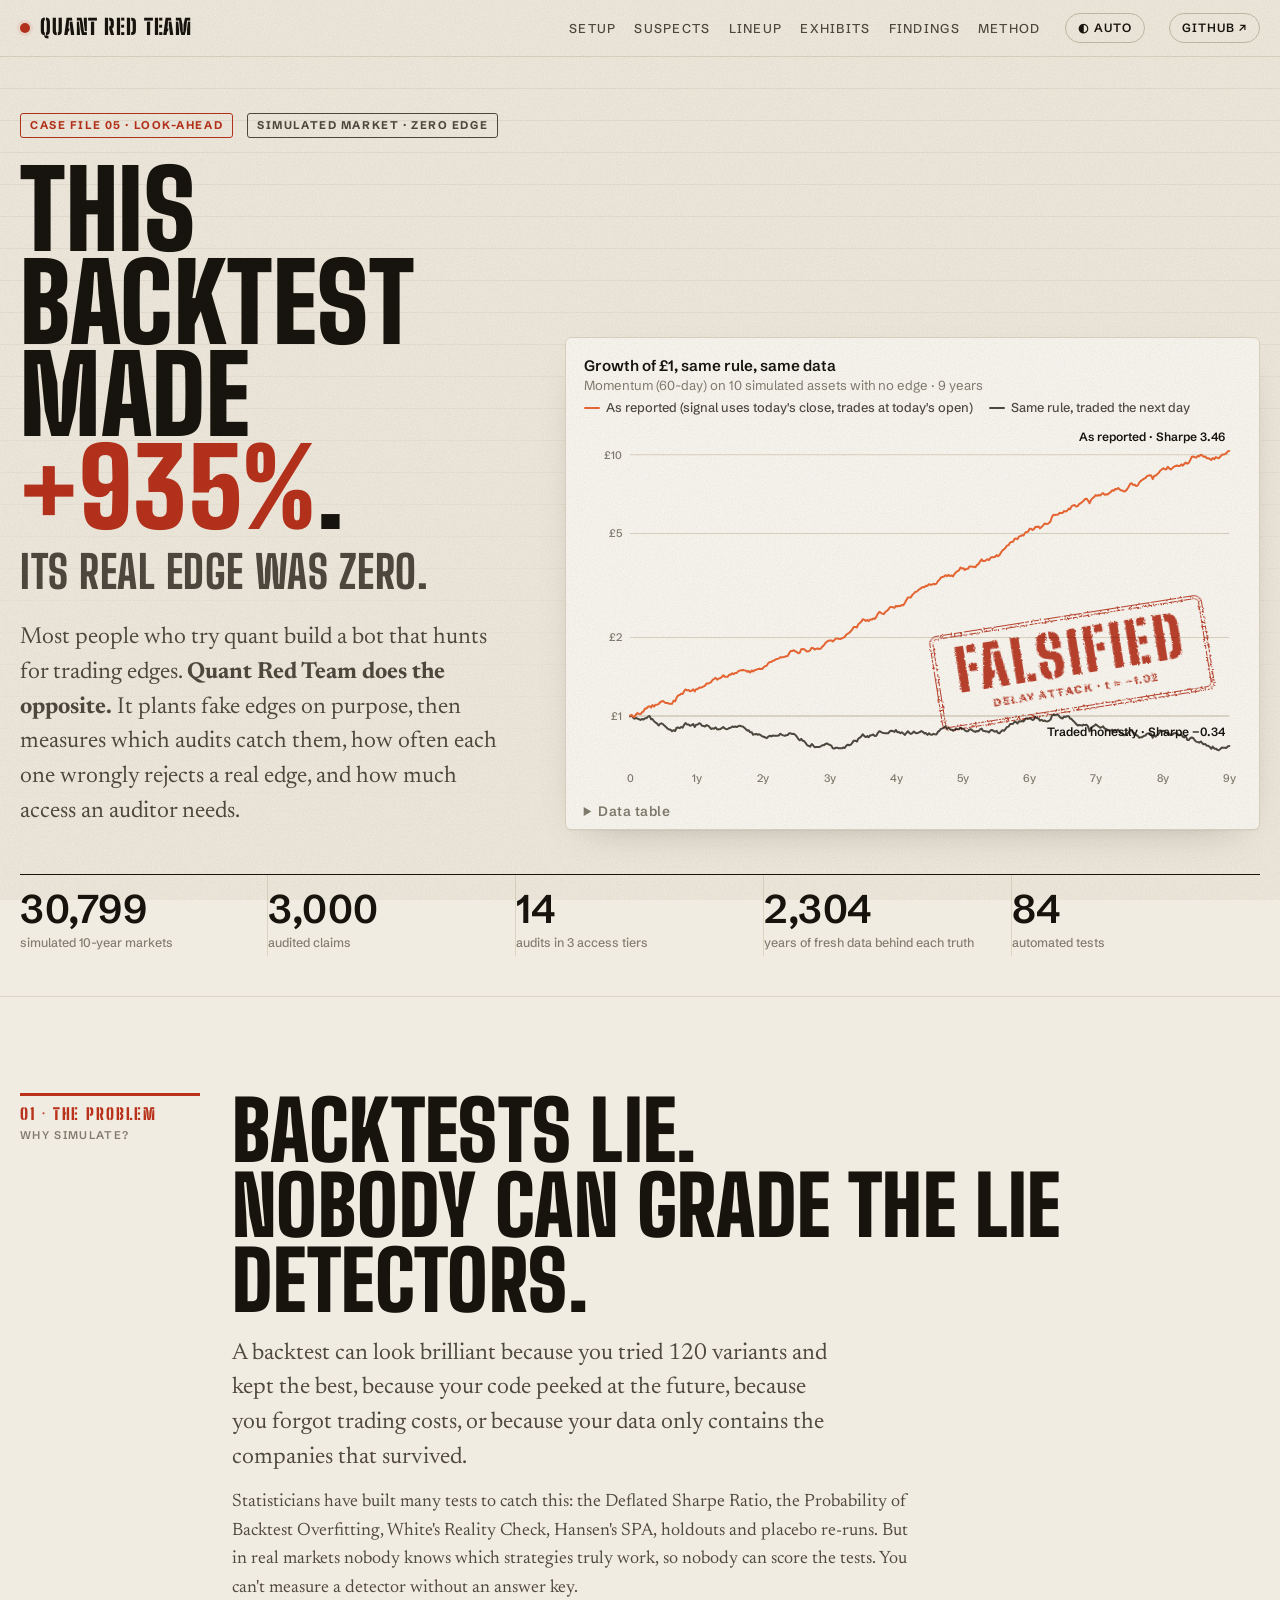
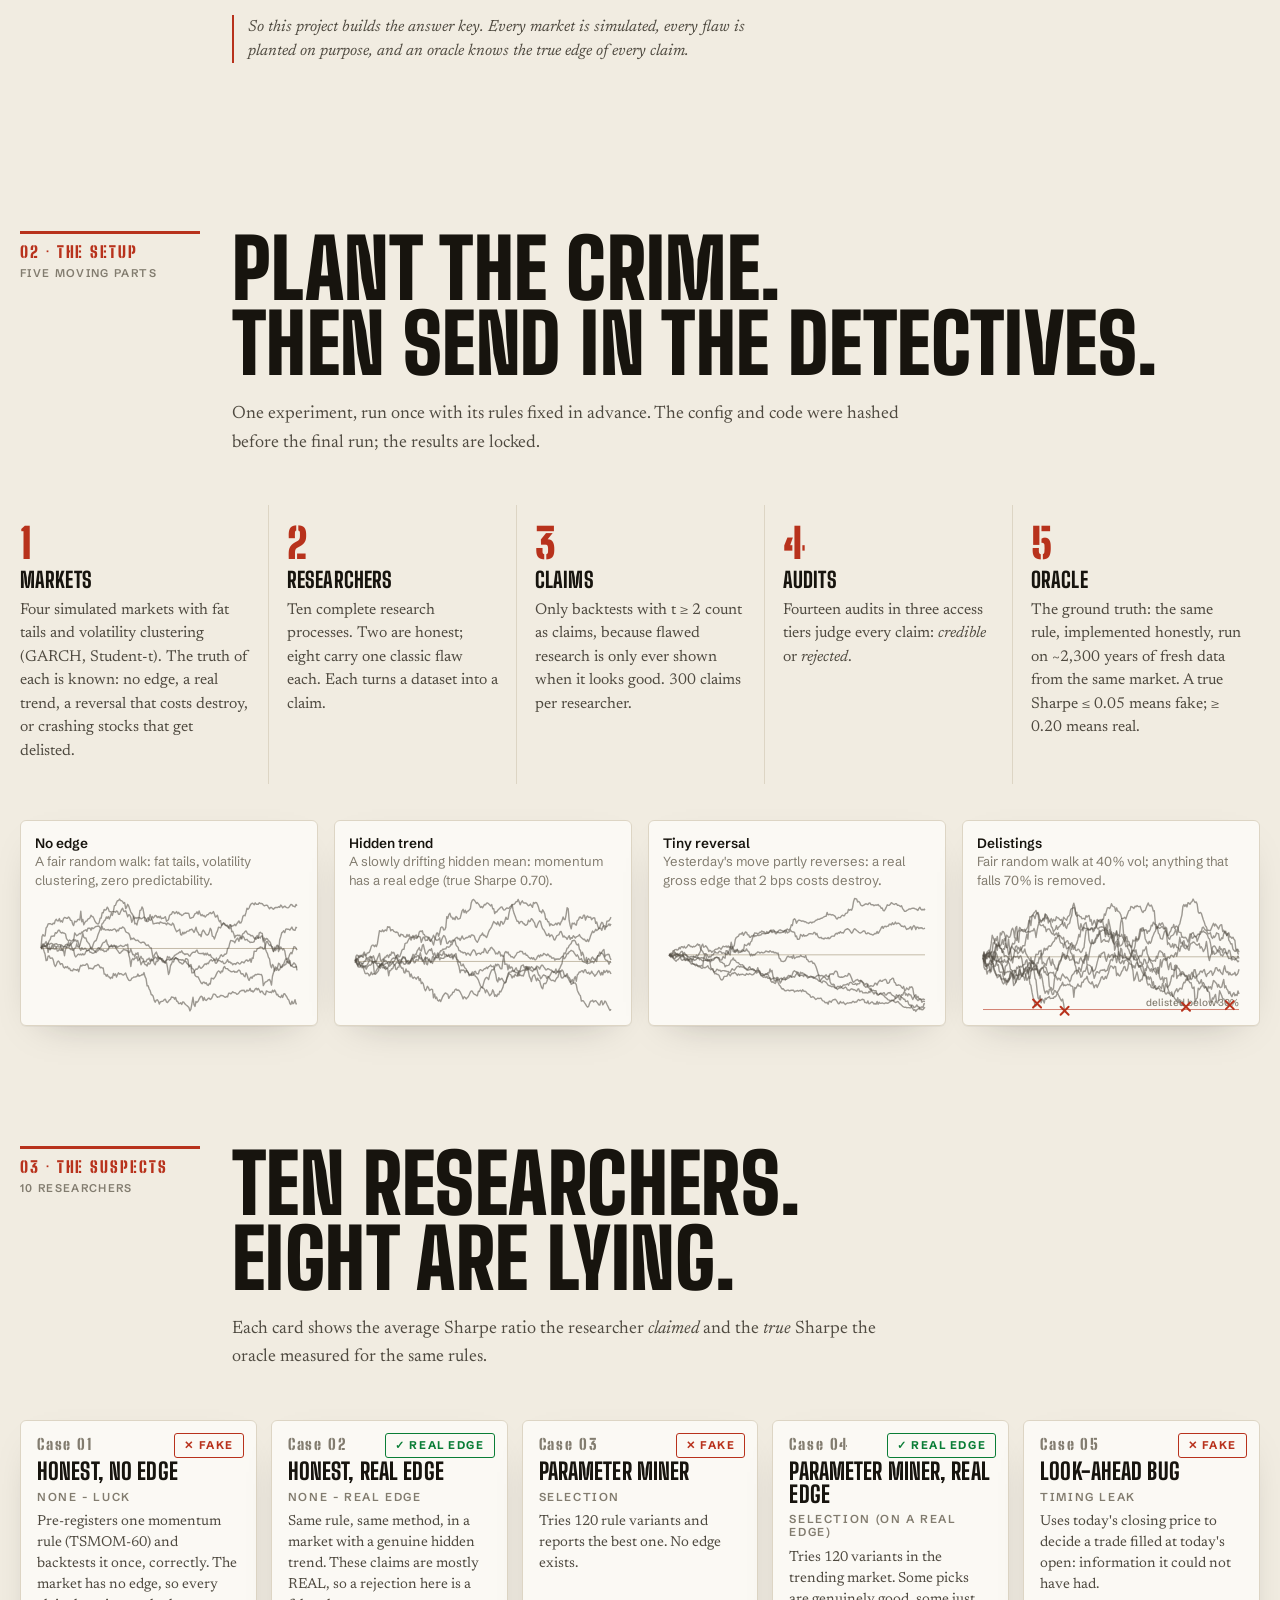
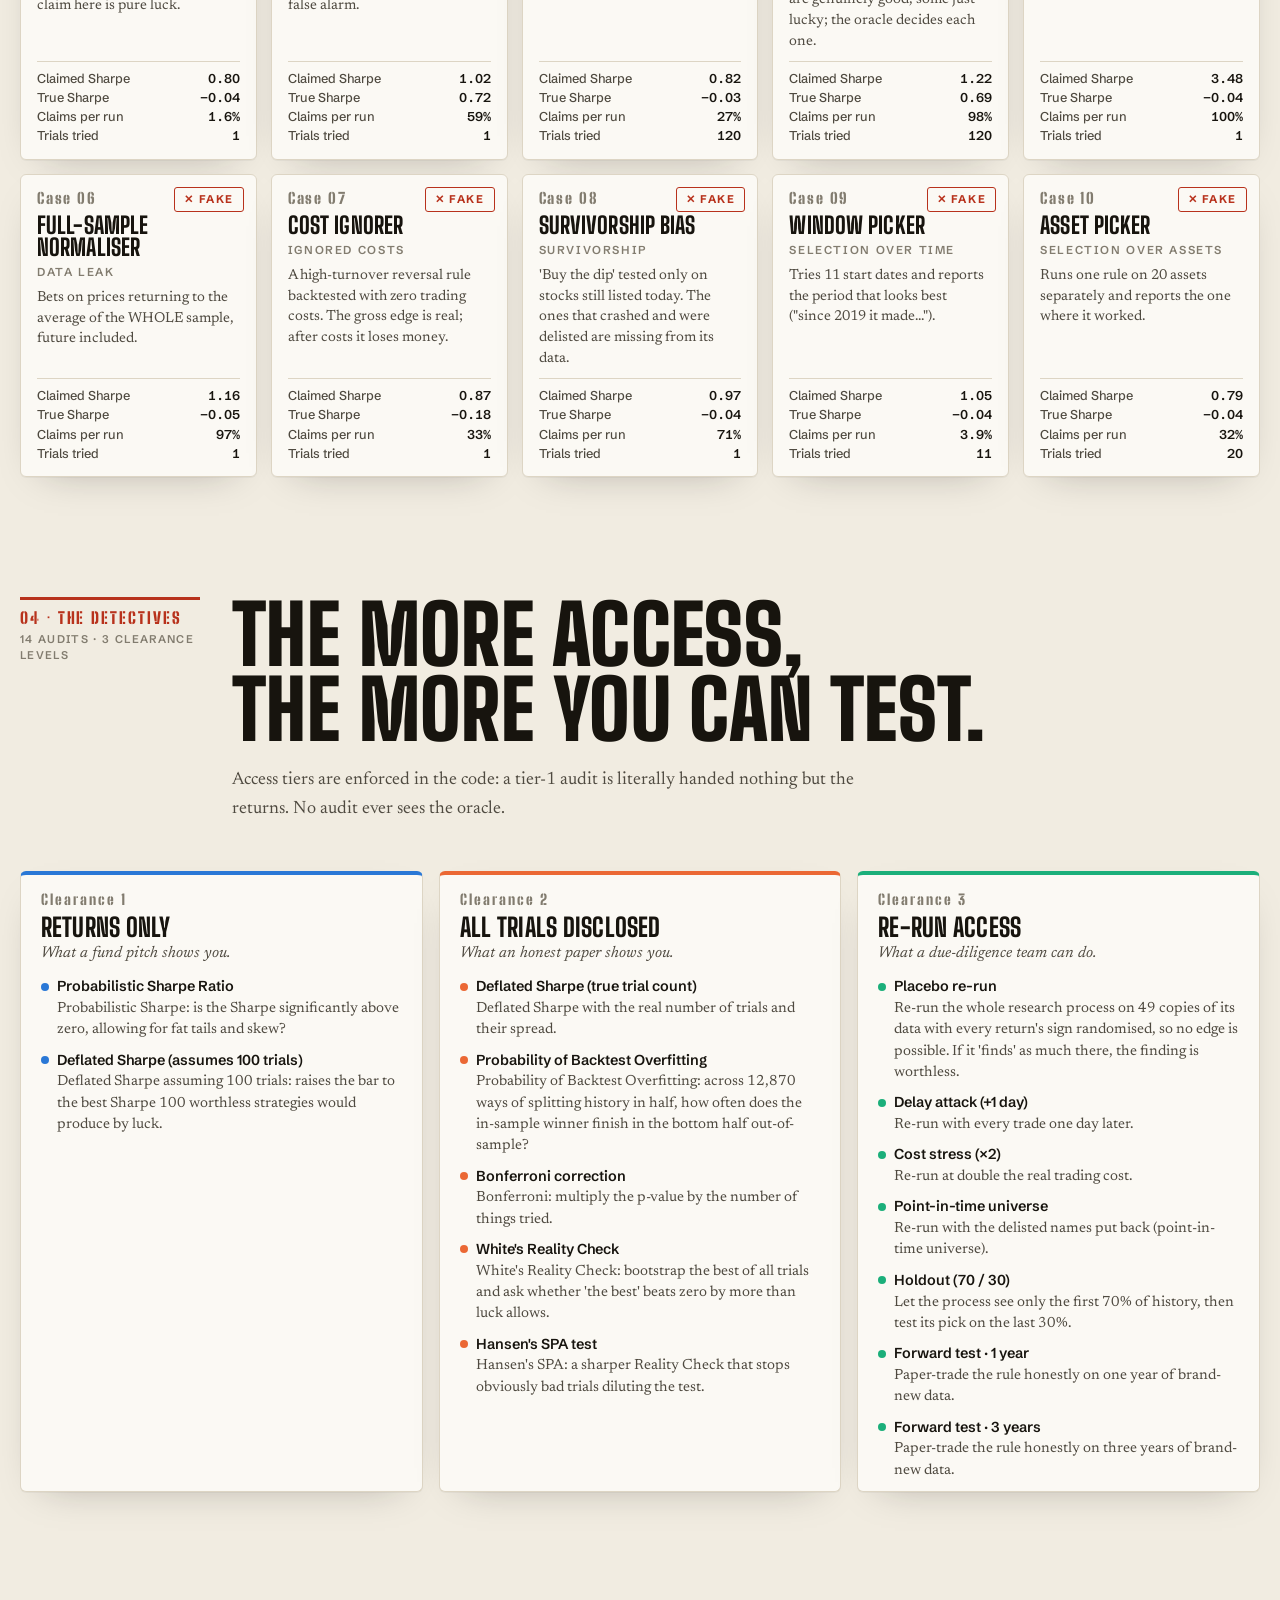
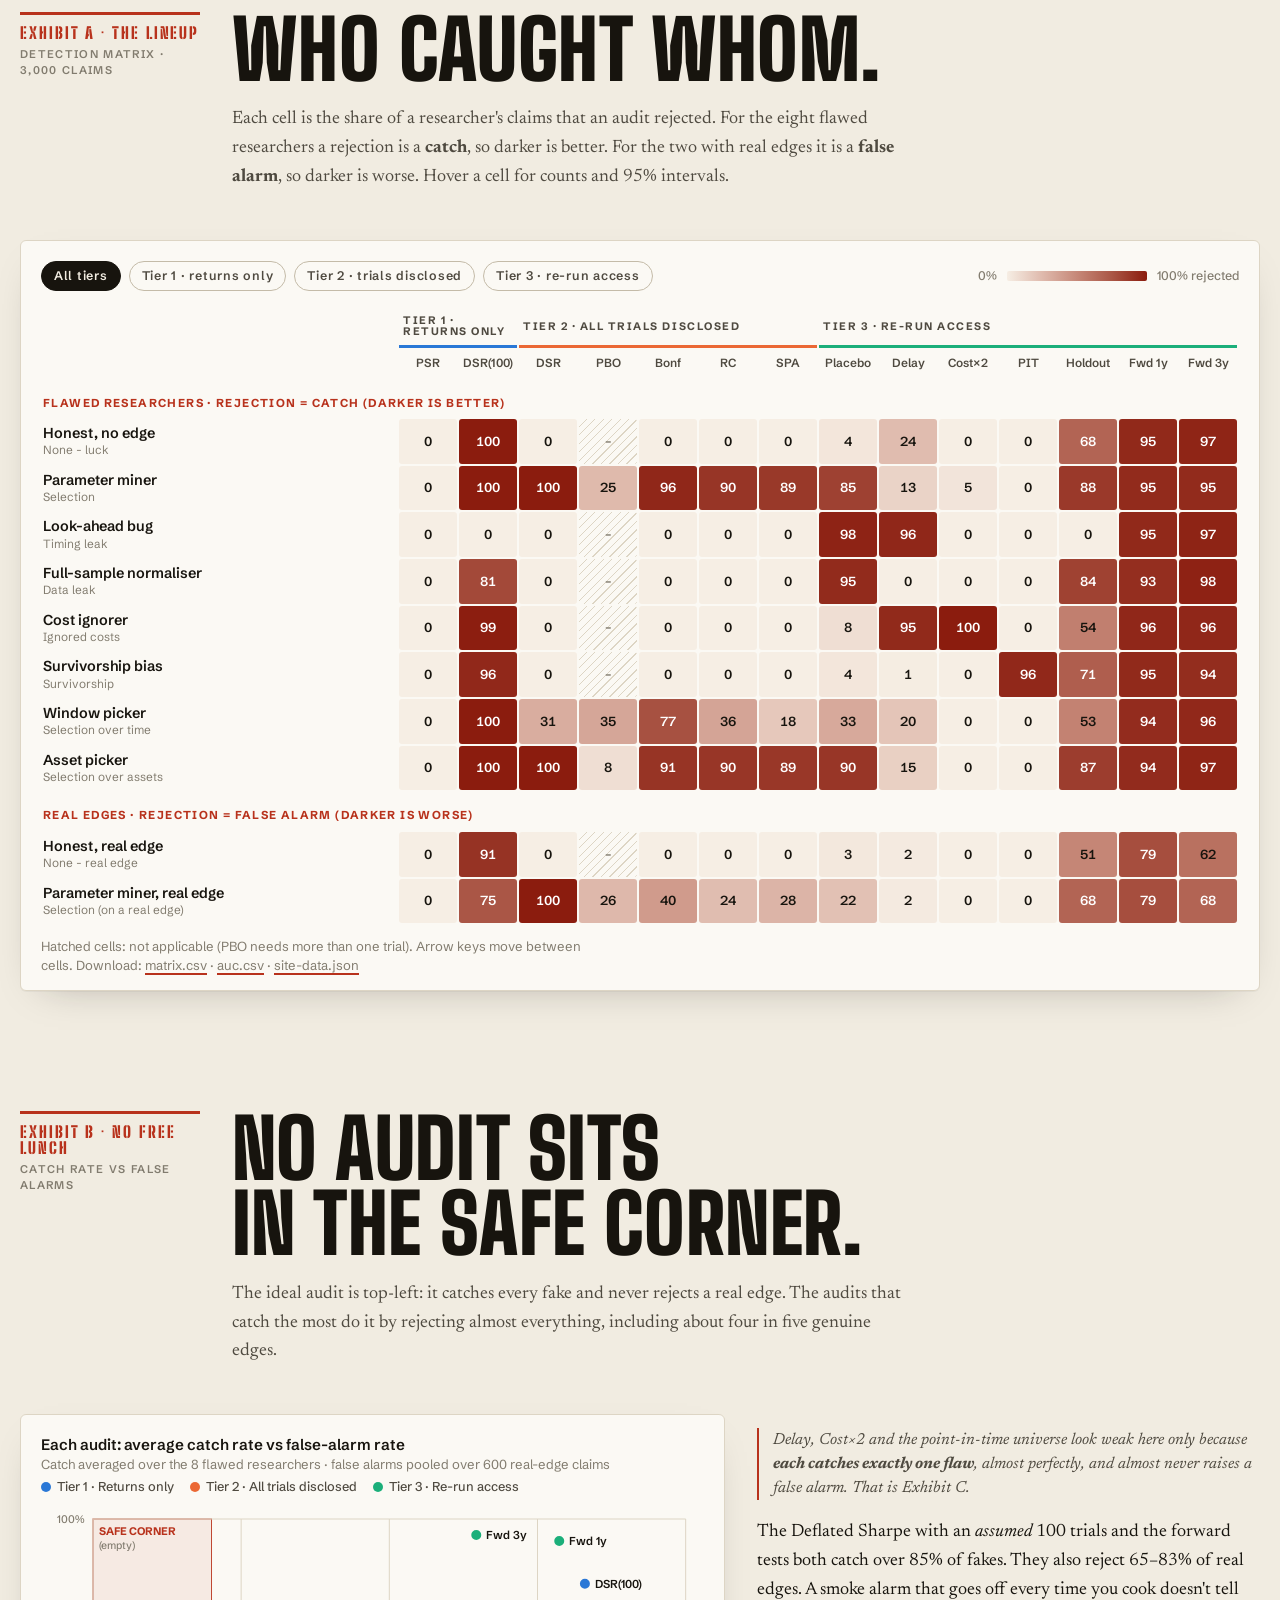
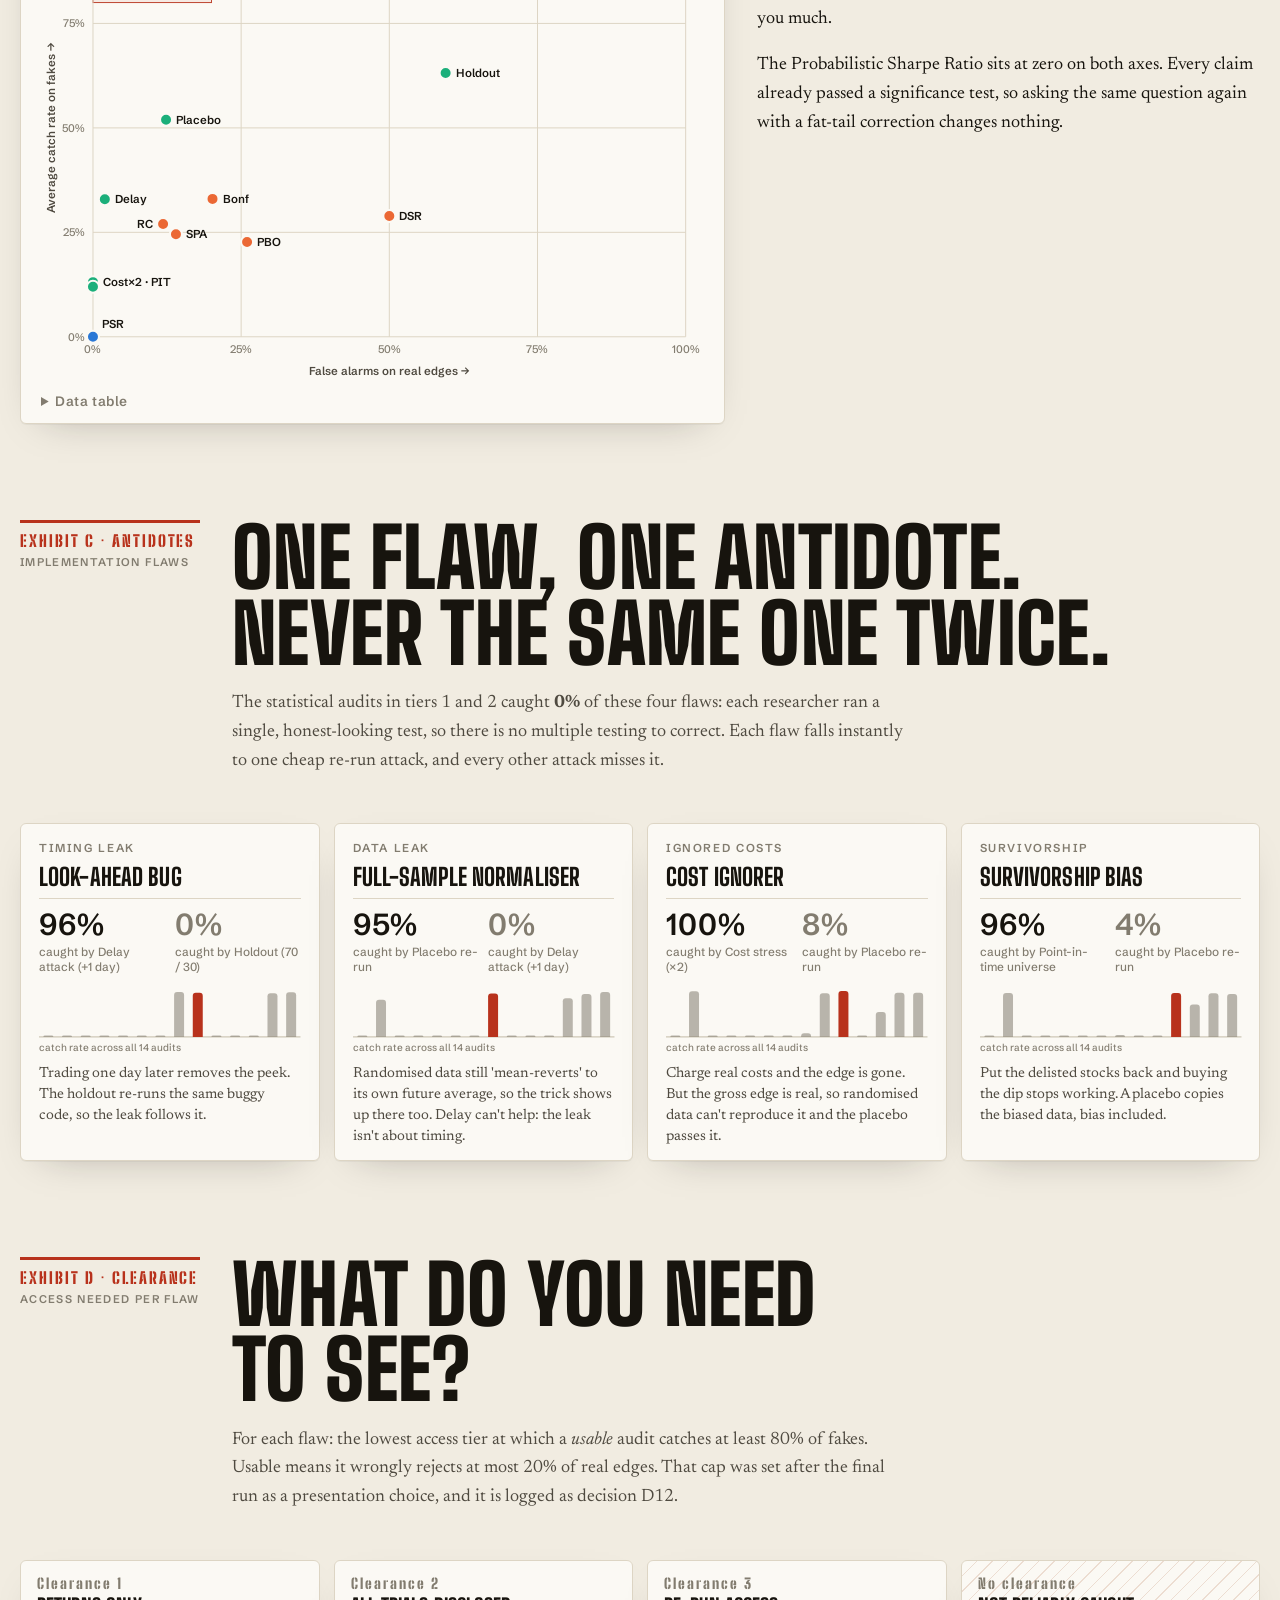
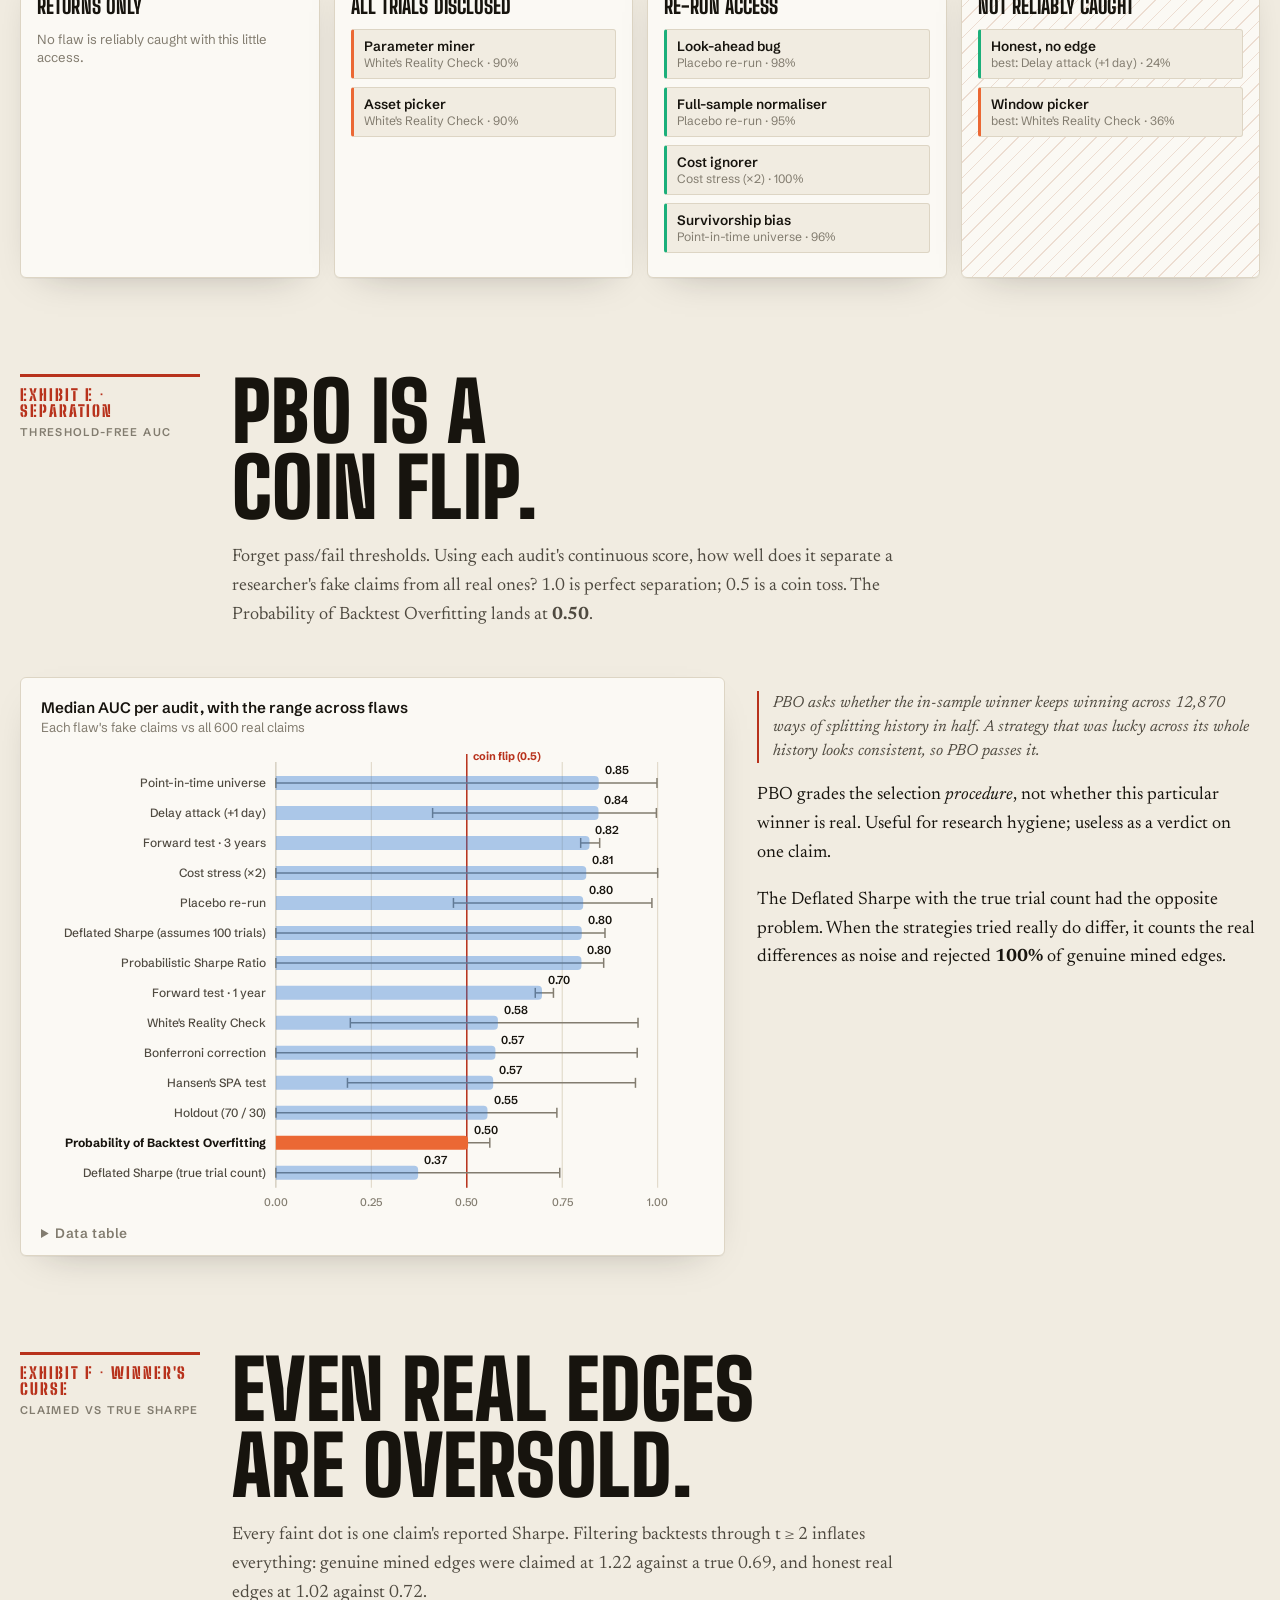
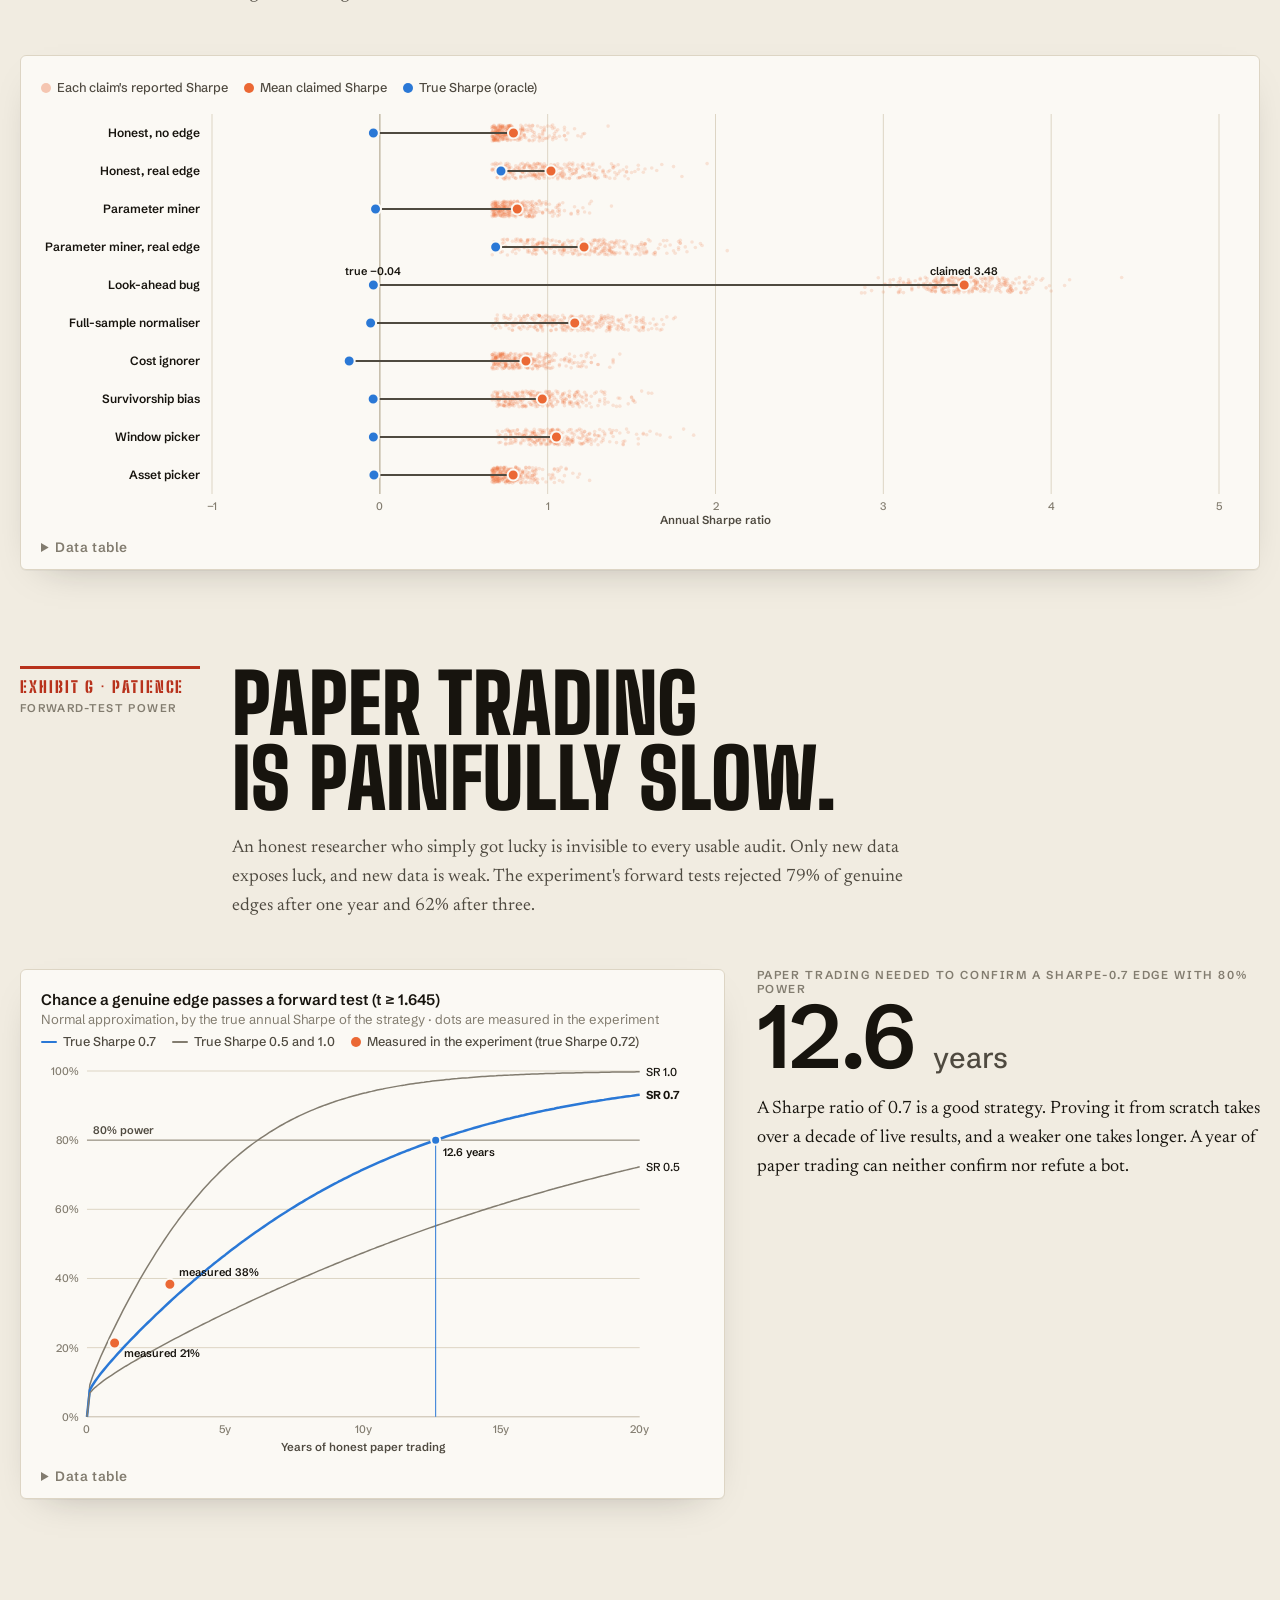
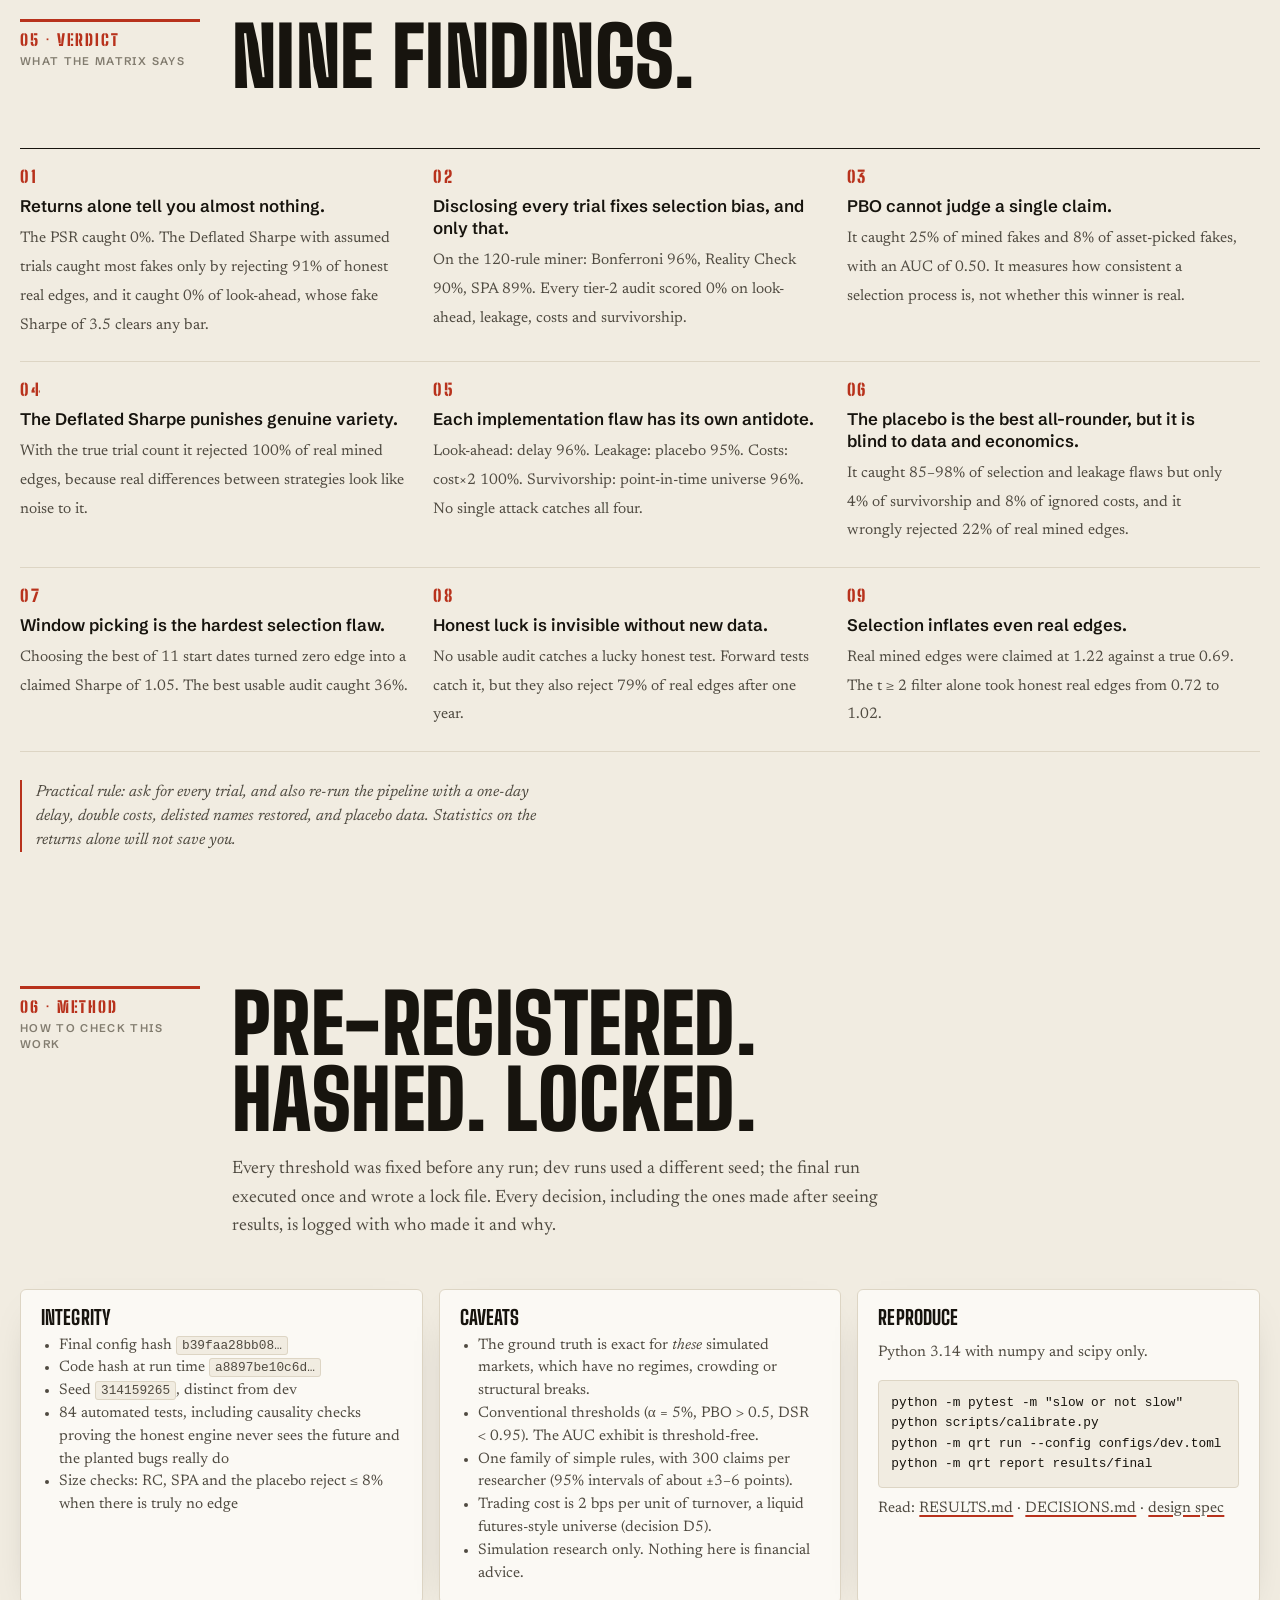
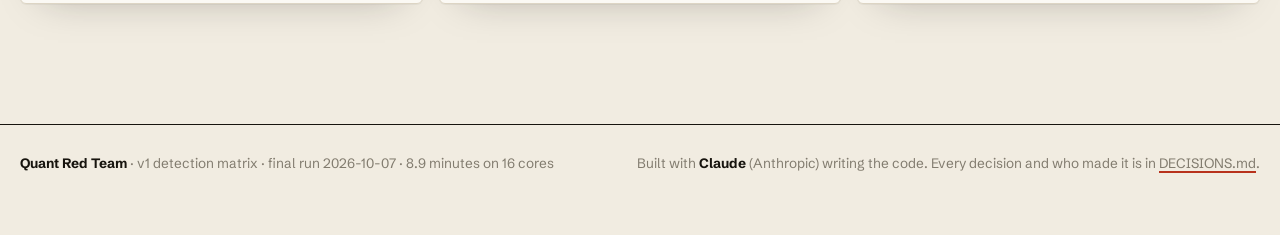
==== site/index.html @ 0c8f2454 "Quant Red Team v1: detection matrix, locked final run, and explainer site A ground-truth benchmark o" ====
<!doctype html>
<html lang="en">
<head>
<meta charset="utf-8">
<meta name="viewport" content="width=device-width, initial-scale=1">
<title>Quant Red Team — which audits catch fake trading edges?</title>
<meta name="description" content="A ground-truth benchmark: 10 simulated researchers (honest and flawed), 14 audits, 3,000 claims. Which tests catch which kinds of fake alpha, and how much access does an auditor need?">
<meta property="og:title" content="Quant Red Team — the detection matrix">
<meta property="og:description" content="Which audits catch which kinds of fake trading edge? A simulated benchmark with a known ground truth.">
<meta name="theme-color" content="#17140e">
<link rel="icon" href="data:image/svg+xml,<svg xmlns='http://www.w3.org/2000/svg' viewBox='0 0 32 32'><circle cx='16' cy='16' r='13' fill='none' stroke='%23b8321c' stroke-width='3'/><circle cx='16' cy='16' r='5' fill='%23b8321c'/></svg>">
<link rel="preconnect" href="https://fonts.googleapis.com">
<link rel="preconnect" href="https://fonts.gstatic.com" crossorigin>
<link href="https://fonts.googleapis.com/css2?family=Big+Shoulders+Display:wght@700;800;900&family=Big+Shoulders+Stencil+Display:wght@800;900&family=Newsreader:ital,opsz,wght@0,6..72,400;0,6..72,600;1,6..72,400&family=Schibsted+Grotesk:wght@400;500;600;700&display=swap" rel="stylesheet">
<link rel="stylesheet" href="assets/style.css">
<script>
  // Apply a saved theme before first paint (per-viewer convenience only).
  try { const t = localStorage.getItem("qrt-theme"); if (t === "light" || t === "dark") document.documentElement.dataset.theme = t; } catch (e) {}
</script>
</head>
<body>
<!-- Rubber-stamp edge roughness -->
<svg width="0" height="0" style="position:absolute" aria-hidden="true">
  <filter id="rough"><feTurbulence type="fractalNoise" baseFrequency="0.9" numOctaves="2" seed="7"/><feDisplacementMap in="SourceGraphic" scale="3"/></filter>
</svg>

<header class="topbar">
  <div class="wrap">
    <a class="wordmark" href="#top"><span class="dot"></span>Quant Red Team</a>
    <nav class="nav" aria-label="Sections">
      <a href="#setup">Setup</a><a href="#suspects">Suspects</a><a href="#lineup">Lineup</a><a href="#exhibits">Exhibits</a><a href="#findings">Findings</a><a href="#method">Method</a>
    </nav>
    <button class="iconbtn" id="theme" type="button" aria-label="Switch colour theme">◐ <span>Auto</span></button>
    <a class="iconbtn" id="repo" href="https://github.com/trader213132/quant-red-team">GitHub ↗</a>
  </div>
</header>

<main id="top">
<!-- ============================== HERO ============================== -->
<section class="hero">
  <div class="wrap">
    <div class="hero-grid">
      <div>
        <div class="casefile rise"><span class="tag red">Case file 05 · Look-ahead</span><span class="tag ink">Simulated market · zero edge</span></div>
        <h1 class="rise">This backtest made <span class="strike" data-bind="heroGain">+935%</span>.<span class="small">Its real edge was zero.</span></h1>
        <p class="lede rise">Most people who try quant build a bot that hunts for trading edges. <b>Quant Red Team does the opposite.</b> It plants fake edges on purpose, then measures which audits catch them, how often each one wrongly rejects a real edge, and how much access an auditor needs.</p>
      </div>
      <div class="hero-chart rise">
        <div class="chart-head">
          <div><div class="chart-title">Growth of £1, same rule, same data</div><div class="chart-sub">Momentum (60-day) on 10 simulated assets with no edge · 9 years</div></div>
        </div>
        <div class="legend" id="hero-legend"></div>
        <div class="chart draw" id="hero-chart" role="img" aria-label="Equity curves: the look-ahead backtest grows to about ten times its starting value while the same rule traded honestly ends below where it started."></div>
        <div class="stamp" id="stamp"><b>Falsified</b><span>Delay attack · <em class="lc">t = <span data-bind="heroDelay">−1.02</span></em></span></div>
        <details class="data"><summary>Data table</summary><div id="hero-table"></div></details>
      </div>
    </div>
    <div class="stats reveal" id="stats"></div>
  </div>
</section>

<!-- ============================== QUESTION ============================== -->
<section class="block" id="question">
  <div class="wrap sec-head reveal">
    <div class="exhibit">01 · The problem<small>Why simulate?</small></div>
    <div>
      <h2>Backtests lie.<br>Nobody can grade the lie detectors.</h2>
      <p class="lede">A backtest can look brilliant because you tried 120 variants and kept the best, because your code peeked at the future, because you forgot trading costs, or because your data only contains the companies that survived.</p>
      <p>Statisticians have built many tests to catch this: the Deflated Sharpe Ratio, the Probability of Backtest Overfitting, White's Reality Check, Hansen's SPA, holdouts and placebo re-runs. But in real markets nobody knows which strategies truly work, so nobody can score the tests. You can't measure a detector without an answer key.</p>
      <p class="note">So this project builds the answer key. Every market is simulated, every flaw is planted on purpose, and an oracle knows the true edge of every claim.</p>
    </div>
  </div>
</section>

<!-- ============================== SETUP ============================== -->
<section class="block" id="setup">
  <div class="wrap">
    <div class="sec-head reveal">
      <div class="exhibit">02 · The setup<small>Five moving parts</small></div>
      <div>
        <h2>Plant the crime.<br>Then send in the detectives.</h2>
        <p>One experiment, run once with its rules fixed in advance. The config and code were hashed before the final run; the results are locked.</p>
      </div>
    </div>
    <div class="pipeline reveal">
      <div class="step"><div class="n">1</div><h3>Markets</h3><p>Four simulated markets with fat tails and volatility clustering (GARCH, Student-t). The truth of each is known: no edge, a real trend, a reversal that costs destroy, or crashing stocks that get delisted.</p></div>
      <div class="step"><div class="n">2</div><h3>Researchers</h3><p>Ten complete research processes. Two are honest; eight carry one classic flaw each. Each turns a dataset into a claim.</p></div>
      <div class="step"><div class="n">3</div><h3>Claims</h3><p>Only backtests with t ≥ 2 count as claims, because flawed research is only ever shown when it looks good. 300 claims per researcher.</p></div>
      <div class="step"><div class="n">4</div><h3>Audits</h3><p>Fourteen audits in three access tiers judge every claim: <i>credible</i> or <i>rejected</i>.</p></div>
      <div class="step"><div class="n">5</div><h3>Oracle</h3><p>The ground truth: the same rule, implemented honestly, run on ~2,300 years of fresh data from the same market. A true Sharpe ≤ 0.05 means fake; ≥ 0.20 means real.</p></div>
    </div>
    <div class="markets reveal" id="markets"></div>
  </div>
</section>

<!-- ============================== SUSPECTS ============================== -->
<section class="block" id="suspects">
  <div class="wrap">
    <div class="sec-head reveal">
      <div class="exhibit">03 · The suspects<small>10 researchers</small></div>
      <div>
        <h2>Ten researchers.<br>Eight are lying.</h2>
        <p>Each card shows the average Sharpe ratio the researcher <i>claimed</i> and the <i>true</i> Sharpe the oracle measured for the same rules.</p>
      </div>
    </div>
    <div class="suspects reveal" id="suspect-grid"></div>
  </div>
</section>

<!-- ============================== DETECTIVES ============================== -->
<section class="block" id="detectives">
  <div class="wrap">
    <div class="sec-head reveal">
      <div class="exhibit">04 · The detectives<small>14 audits · 3 clearance levels</small></div>
      <div>
        <h2>The more access,<br>the more you can test.</h2>
        <p>Access tiers are enforced in the code: a tier-1 audit is literally handed nothing but the returns. No audit ever sees the oracle.</p>
      </div>
    </div>
    <div class="tiers reveal" id="tier-cards"></div>
  </div>
</section>

<!-- ============================== LINEUP ============================== -->
<section class="block" id="lineup">
  <div class="wrap">
    <div class="sec-head reveal">
      <div class="exhibit">Exhibit A · The lineup<small>Detection matrix · 3,000 claims</small></div>
      <div>
        <h2>Who caught whom.</h2>
        <p>Each cell is the share of a researcher's claims that an audit rejected. For the eight flawed researchers a rejection is a <b>catch</b>, so darker is better. For the two with real edges it is a <b>false alarm</b>, so darker is worse. Hover a cell for counts and 95% intervals.</p>
      </div>
    </div>
    <div class="card pad reveal">
      <div class="filters" role="group" aria-label="Show audits by tier">
        <button class="chip" type="button" data-tier="all" aria-pressed="true">All tiers</button>
        <button class="chip" type="button" data-tier="1" aria-pressed="false">Tier 1 · returns only</button>
        <button class="chip" type="button" data-tier="2" aria-pressed="false">Tier 2 · trials disclosed</button>
        <button class="chip" type="button" data-tier="3" aria-pressed="false">Tier 3 · re-run access</button>
        <div class="scale" aria-hidden="true">0%<span class="bar" id="scale-bar"></span>100% rejected</div>
      </div>
      <div class="matrix-scroll"><div id="matrix"></div></div>
      <p class="chart-sub" style="margin:12px 0 4px">Hatched cells: not applicable (PBO needs more than one trial). Arrow keys move between cells. Download: <a href="data/matrix.csv">matrix.csv</a> · <a href="data/auc.csv">auc.csv</a> · <a href="data/site-data.json">site-data.json</a></p>
    </div>
  </div>
</section>

<!-- ============================== EXHIBITS ============================== -->
<section class="block" id="exhibits">
  <div class="wrap">
    <div class="sec-head reveal">
      <div class="exhibit">Exhibit B · No free lunch<small>Catch rate vs false alarms</small></div>
      <div>
        <h2>No audit sits<br>in the safe corner.</h2>
        <p>The ideal audit is top-left: it catches every fake and never rejects a real edge. The audits that catch the most do it by rejecting almost everything, including about four in five genuine edges.</p>
      </div>
    </div>
    <div class="two reveal">
      <div class="card pad">
        <div class="chart-head"><div><div class="chart-title">Each audit: average catch rate vs false-alarm rate</div><div class="chart-sub">Catch averaged over the 8 flawed researchers · false alarms pooled over 600 real-edge claims</div></div></div>
        <div class="legend" id="scatter-legend"></div>
        <div class="chart" id="scatter"></div>
        <details class="data"><summary>Data table</summary><div id="scatter-table"></div></details>
      </div>
      <div>
        <p class="note">Delay, Cost×2 and the point-in-time universe look weak here only because <b>each catches exactly one flaw</b>, almost perfectly, and almost never raises a false alarm. That is Exhibit C.</p>
        <p>The Deflated Sharpe with an <i>assumed</i> 100 trials and the forward tests both catch over 85% of fakes. They also reject 65–83% of real edges. A smoke alarm that goes off every time you cook doesn't tell you much.</p>
        <p>The Probabilistic Sharpe Ratio sits at zero on both axes. Every claim already passed a significance test, so asking the same question again with a fat-tail correction changes nothing.</p>
      </div>
    </div>

    <div class="sec-head reveal" style="margin-top:96px">
      <div class="exhibit">Exhibit C · Antidotes<small>Implementation flaws</small></div>
      <div>
        <h2>One flaw, one antidote.<br>Never the same one twice.</h2>
        <p>The statistical audits in tiers 1 and 2 caught <b>0%</b> of these four flaws: each researcher ran a single, honest-looking test, so there is no multiple testing to correct. Each flaw falls instantly to one cheap re-run attack, and every other attack misses it.</p>
      </div>
    </div>
    <div class="antidotes reveal" id="antidotes"></div>

    <div class="sec-head reveal" style="margin-top:96px">
      <div class="exhibit">Exhibit D · Clearance<small>Access needed per flaw</small></div>
      <div>
        <h2>What do you need<br>to see?</h2>
        <p>For each flaw: the lowest access tier at which a <i>usable</i> audit catches at least 80% of fakes. Usable means it wrongly rejects at most 20% of real edges. That cap was set after the final run as a presentation choice, and it is logged as decision D12.</p>
      </div>
    </div>
    <div class="ladder reveal" id="ladder"></div>

    <div class="sec-head reveal" style="margin-top:96px">
      <div class="exhibit">Exhibit E · Separation<small>Threshold-free AUC</small></div>
      <div>
        <h2>PBO is a<br>coin flip.</h2>
        <p>Forget pass/fail thresholds. Using each audit's continuous score, how well does it separate a researcher's fake claims from all real ones? 1.0 is perfect separation; 0.5 is a coin toss. The Probability of Backtest Overfitting lands at <b>0.50</b>.</p>
      </div>
    </div>
    <div class="two reveal">
      <div class="card pad">
        <div class="chart-head"><div><div class="chart-title">Median AUC per audit, with the range across flaws</div><div class="chart-sub">Each flaw's fake claims vs all 600 real claims</div></div></div>
        <div class="chart" id="auc"></div>
        <details class="data"><summary>Data table</summary><div id="auc-table"></div></details>
      </div>
      <div>
        <p class="note">PBO asks whether the in-sample winner keeps winning across 12,870 ways of splitting history in half. A strategy that was lucky across its <i>whole</i> history looks consistent, so PBO passes it.</p>
        <p>PBO grades the selection <i>procedure</i>, not whether this particular winner is real. Useful for research hygiene; useless as a verdict on one claim.</p>
        <p>The Deflated Sharpe with the true trial count had the opposite problem. When the strategies tried really do differ, it counts the real differences as noise and rejected <b>100%</b> of genuine mined edges.</p>
      </div>
    </div>

    <div class="sec-head reveal" style="margin-top:96px">
      <div class="exhibit">Exhibit F · Winner's curse<small>Claimed vs true Sharpe</small></div>
      <div>
        <h2>Even real edges<br>are oversold.</h2>
        <p>Every faint dot is one claim's reported Sharpe. Filtering backtests through t ≥ 2 inflates everything: genuine mined edges were claimed at 1.22 against a true 0.69, and honest real edges at 1.02 against 0.72.</p>
      </div>
    </div>
    <div class="card pad reveal">
      <div class="legend" id="curse-legend"></div>
      <div class="chart" id="curse"></div>
      <details class="data"><summary>Data table</summary><div id="curse-table"></div></details>
    </div>

    <div class="sec-head reveal" style="margin-top:96px">
      <div class="exhibit">Exhibit G · Patience<small>Forward-test power</small></div>
      <div>
        <h2>Paper trading<br>is painfully slow.</h2>
        <p>An honest researcher who simply got lucky is invisible to every usable audit. Only new data exposes luck, and new data is weak. The experiment's forward tests rejected 79% of genuine edges after one year and 62% after three.</p>
      </div>
    </div>
    <div class="two reveal">
      <div class="card pad">
        <div class="chart-head"><div><div class="chart-title">Chance a genuine edge passes a forward test (t ≥ 1.645)</div><div class="chart-sub">Normal approximation, by the true annual Sharpe of the strategy · dots are measured in the experiment</div></div></div>
        <div class="legend" id="power-legend"></div>
        <div class="chart" id="power"></div>
        <details class="data"><summary>Data table</summary><div id="power-table"></div></details>
      </div>
      <div>
        <div class="label">Paper trading needed to confirm a Sharpe-0.7 edge with 80% power</div>
        <div class="figure-num" id="years-needed">12.6 <small>years</small></div>
        <p>A Sharpe ratio of 0.7 is a good strategy. Proving it from scratch takes over a decade of live results, and a weaker one takes longer. A year of paper trading can neither confirm nor refute a bot.</p>
      </div>
    </div>
  </div>
</section>

<!-- ============================== FINDINGS ============================== -->
<section class="block" id="findings">
  <div class="wrap">
    <div class="sec-head reveal">
      <div class="exhibit">05 · Verdict<small>What the matrix says</small></div>
      <div><h2>Nine findings.</h2></div>
    </div>
    <ol class="findings reveal">
      <li><b>Returns alone tell you almost nothing.</b><span>The PSR caught 0%. The Deflated Sharpe with assumed trials caught most fakes only by rejecting 91% of honest real edges, and it caught 0% of look-ahead, whose fake Sharpe of 3.5 clears any bar.</span></li>
      <li><b>Disclosing every trial fixes selection bias, and only that.</b><span>On the 120-rule miner: Bonferroni 96%, Reality Check 90%, SPA 89%. Every tier-2 audit scored 0% on look-ahead, leakage, costs and survivorship.</span></li>
      <li><b>PBO cannot judge a single claim.</b><span>It caught 25% of mined fakes and 8% of asset-picked fakes, with an AUC of 0.50. It measures how consistent a selection process is, not whether this winner is real.</span></li>
      <li><b>The Deflated Sharpe punishes genuine variety.</b><span>With the true trial count it rejected 100% of real mined edges, because real differences between strategies look like noise to it.</span></li>
      <li><b>Each implementation flaw has its own antidote.</b><span>Look-ahead: delay 96%. Leakage: placebo 95%. Costs: cost×2 100%. Survivorship: point-in-time universe 96%. No single attack catches all four.</span></li>
      <li><b>The placebo is the best all-rounder, but it is blind to data and economics.</b><span>It caught 85–98% of selection and leakage flaws but only 4% of survivorship and 8% of ignored costs, and it wrongly rejected 22% of real mined edges.</span></li>
      <li><b>Window picking is the hardest selection flaw.</b><span>Choosing the best of 11 start dates turned zero edge into a claimed Sharpe of 1.05. The best usable audit caught 36%.</span></li>
      <li><b>Honest luck is invisible without new data.</b><span>No usable audit catches a lucky honest test. Forward tests catch it, but they also reject 79% of real edges after one year.</span></li>
      <li><b>Selection inflates even real edges.</b><span>Real mined edges were claimed at 1.22 against a true 0.69. The t ≥ 2 filter alone took honest real edges from 0.72 to 1.02.</span></li>
    </ol>
    <p class="note" style="margin-top:28px">Practical rule: ask for every trial, and also re-run the pipeline with a one-day delay, double costs, delisted names restored, and placebo data. Statistics on the returns alone will not save you.</p>
  </div>
</section>

<!-- ============================== METHOD ============================== -->
<section class="block" id="method">
  <div class="wrap">
    <div class="sec-head reveal">
      <div class="exhibit">06 · Method<small>How to check this work</small></div>
      <div>
        <h2>Pre-registered.<br>Hashed. Locked.</h2>
        <p>Every threshold was fixed before any run; dev runs used a different seed; the final run executed once and wrote a lock file. Every decision, including the ones made after seeing results, is logged with who made it and why.</p>
      </div>
    </div>
    <div class="method reveal">
      <div class="card">
        <h3>Integrity</h3>
        <ul>
          <li>Final config hash <span class="hash" data-bind="configHash">b39faa28…</span></li>
          <li>Code hash at run time <span class="hash" data-bind="codeHash">a8897be1…</span></li>
          <li>Seed <span class="hash" data-bind="seed">314159265</span>, distinct from dev</li>
          <li><span data-bind="tests">84</span> automated tests, including causality checks proving the honest engine never sees the future and the planted bugs really do</li>
          <li>Size checks: RC, SPA and the placebo reject ≤ 8% when there is truly no edge</li>
        </ul>
      </div>
      <div class="card">
        <h3>Caveats</h3>
        <ul>
          <li>The ground truth is exact for <i>these</i> simulated markets, which have no regimes, crowding or structural breaks.</li>
          <li>Conventional thresholds (α = 5%, PBO &gt; 0.5, DSR &lt; 0.95). The AUC exhibit is threshold-free.</li>
          <li>One family of simple rules, with 300 claims per researcher (95% intervals of about ±3–6 points).</li>
          <li>Trading cost is 2 bps per unit of turnover, a liquid futures-style universe (decision D5).</li>
          <li>Simulation research only. Nothing here is financial advice.</li>
        </ul>
      </div>
      <div class="card">
        <h3>Reproduce</h3>
        <p>Python 3.14 with numpy and scipy only.</p>
<pre>python -m pytest -m "slow or not slow"
python scripts/calibrate.py
python -m qrt run --config configs/dev.toml
python -m qrt report results/final</pre>
        <p style="margin-top:10px">Read: <a data-repo="docs/RESULTS.md">RESULTS.md</a> · <a data-repo="docs/DECISIONS.md">DECISIONS.md</a> · <a data-repo="docs/superpowers/specs/2026-10-07-detection-matrix-design.md">design spec</a></p>
      </div>
    </div>
  </div>
</section>
</main>

<footer>
  <div class="wrap">
    <div><b>Quant Red Team</b> · v1 detection matrix · final run <span data-bind="date">2026-10-07</span> · <span data-bind="minutes">8.9</span> minutes on <span data-bind="workers">16</span> cores</div>
    <div>Built with <b>Claude</b> (Anthropic) writing the code. Every decision and who made it is in <a data-repo="docs/DECISIONS.md">DECISIONS.md</a>.</div>
  </div>
</footer>

<div class="tip" id="tip" role="tooltip"></div>
<script src="assets/app.js" defer></script>
</body>
</html>
---- site/assets/style.css ----
/* Quant Red Team — "forensic case file" theme.
   Display: Big Shoulders (headlines, stamps). Body: Newsreader. UI + all chart text: Schibsted Grotesk. */

:root {
  color-scheme: light;
  --page: #f1ece1;
  --card: #fbf9f4;          /* chart surface (palette validated against this) */
  --ink: #17140e;
  --ink-2: #4f4a40;
  --muted: #827c6f;
  --hair: #ddd5c4;
  --base: #c4bba8;
  --stamp: #b8321c;
  --stamp-soft: rgba(184, 50, 28, 0.08);
  --good: #0a7d36;
  --s1: #2a78d6;            /* tier 1 / "true" */
  --s2: #eb6834;            /* tier 2 / "claimed" */
  --s3: #1baf7a;            /* tier 3 */
  --heat-lo: #f6eee4;
  --heat-hi: #8b1c0e;
  --grain-opacity: 0.32;
  --shadow: 0 1px 0 rgba(23, 20, 14, 0.04), 0 14px 40px -24px rgba(23, 20, 14, 0.35);
  --display: "Big Shoulders Display", "Arial Narrow", sans-serif;
  --stencil: "Big Shoulders Stencil Display", "Big Shoulders Display", sans-serif;
  --serif: "Newsreader", Georgia, serif;
  --sans: "Schibsted Grotesk", "Segoe UI", sans-serif;
}

@media (prefers-color-scheme: dark) {
  :root:not([data-theme="light"]) {
    color-scheme: dark;
    --page: #11100d;
    --card: #1b1a16;
    --ink: #f2ecdf;
    --ink-2: #c4bdad;
    --muted: #8d877a;
    --hair: #2d2a24;
    --base: #3d3931;
    --stamp: #e5533a;
    --stamp-soft: rgba(229, 83, 58, 0.1);
    --good: #2fbf69;
    --s1: #3987e5;
    --s2: #d95926;
    --s3: #199e70;
    --heat-lo: #252019;
    --heat-hi: #f2603f;
    --grain-opacity: 0.18;
    --shadow: 0 1px 0 rgba(0, 0, 0, 0.3), 0 18px 40px -24px rgba(0, 0, 0, 0.8);
  }
}
:root[data-theme="dark"] {
  color-scheme: dark;
  --page: #11100d;
  --card: #1b1a16;
  --ink: #f2ecdf;
  --ink-2: #c4bdad;
  --muted: #8d877a;
  --hair: #2d2a24;
  --base: #3d3931;
  --stamp: #e5533a;
  --stamp-soft: rgba(229, 83, 58, 0.1);
  --good: #2fbf69;
  --s1: #3987e5;
  --s2: #d95926;
  --s3: #199e70;
  --heat-lo: #252019;
  --heat-hi: #f2603f;
  --grain-opacity: 0.18;
  --shadow: 0 1px 0 rgba(0, 0, 0, 0.3), 0 18px 40px -24px rgba(0, 0, 0, 0.8);
}

* { box-sizing: border-box; }
html { scroll-behavior: smooth; scroll-padding-top: 72px; }
body {
  margin: 0;
  background: var(--page);
  color: var(--ink);
  font: 400 1.125rem/1.6 var(--serif);
  font-optical-sizing: auto;
  -webkit-font-smoothing: antialiased;
  overflow-x: hidden;
}
/* Paper grain, fixed over everything, never intercepts the pointer. */
body::before {
  content: "";
  position: fixed;
  inset: 0;
  pointer-events: none;
  z-index: 100;
  opacity: var(--grain-opacity);
  mix-blend-mode: multiply;
  background-image: url("data:image/svg+xml;utf8,<svg xmlns='http://www.w3.org/2000/svg' width='180' height='180'><filter id='n'><feTurbulence type='fractalNoise' baseFrequency='.85' numOctaves='3' stitchTiles='stitch'/><feColorMatrix values='0 0 0 0 0.35  0 0 0 0 0.3  0 0 0 0 0.22  0 0 0 .55 0'/></filter><rect width='100%' height='100%' filter='url(%23n)'/></svg>");
}
:root[data-theme="dark"] body::before { mix-blend-mode: screen; }
@media (prefers-color-scheme: dark) { :root:not([data-theme="light"]) body::before { mix-blend-mode: screen; } }

a { color: inherit; text-decoration-color: var(--stamp); text-underline-offset: 3px; text-decoration-thickness: 1.5px; }
a:hover { color: var(--stamp); }
:focus-visible { outline: 2px solid var(--stamp); outline-offset: 2px; }
::selection { background: var(--stamp); color: #fff; }

.wrap { width: min(1240px, 100% - 32px); margin-inline: auto; }

/* ---------- top bar ---------- */
.topbar {
  position: sticky; top: 0; z-index: 50;
  background: color-mix(in oklab, var(--page) 88%, transparent);
  backdrop-filter: blur(8px);
  border-bottom: 1px solid var(--hair);
}
.topbar .wrap { display: flex; align-items: center; gap: 24px; height: 56px; }
.wordmark { font: 900 1.35rem/1 var(--stencil); letter-spacing: .04em; text-transform: uppercase; text-decoration: none; display: flex; align-items: center; gap: 10px; white-space: nowrap; }
.wordmark .dot { width: 10px; height: 10px; background: var(--stamp); border-radius: 50%; box-shadow: 0 0 0 3px var(--stamp-soft); }
.nav { display: flex; gap: 18px; margin-left: auto; font: 500 .8rem/1 var(--sans); text-transform: uppercase; letter-spacing: .1em; }
.nav a { text-decoration: none; color: var(--ink-2); }
.nav a:hover { color: var(--stamp); }
.iconbtn { font: 600 .75rem/1 var(--sans); letter-spacing: .08em; text-transform: uppercase; color: var(--ink); background: transparent; border: 1px solid var(--base); border-radius: 99px; padding: 8px 12px; cursor: pointer; display: inline-flex; gap: 6px; align-items: center; text-decoration: none; white-space: nowrap; }
.iconbtn:hover { border-color: var(--stamp); color: var(--stamp); }
@media (max-width: 900px) { .nav { display: none; } .topbar .wrap { justify-content: space-between; } }

/* ---------- labels & type ---------- */
.kicker { font: 600 .75rem/1.2 var(--sans); letter-spacing: .16em; text-transform: uppercase; color: var(--stamp); display: inline-flex; align-items: center; gap: 10px; }
.kicker::before { content: ""; width: 28px; height: 1.5px; background: currentColor; }
.label { font: 600 .72rem/1.2 var(--sans); letter-spacing: .14em; text-transform: uppercase; color: var(--muted); }
h1, h2, h3 { font-family: var(--display); text-transform: uppercase; line-height: .92; margin: 0; letter-spacing: .005em; }
h2 { font-size: clamp(2.6rem, 6.4vw, 5.2rem); font-weight: 900; }
h3 { font-size: 1.6rem; font-weight: 800; }
.lede { font-size: clamp(1.2rem, 2vw, 1.45rem); line-height: 1.5; color: var(--ink-2); max-width: 46ch; }
p { max-width: 68ch; }
em { font-style: italic; }
.ui { font-family: var(--sans); }
.num { font-variant-numeric: tabular-nums; }

/* ---------- hero ---------- */
.hero { position: relative; padding: 56px 0 40px; border-bottom: 1px solid var(--hair); overflow: clip; }
.hero::after { /* ledger rules */
  content: ""; position: absolute; inset: 0; z-index: -1; pointer-events: none;
  background-image: repeating-linear-gradient(to bottom, transparent 0 31px, color-mix(in oklab, var(--hair) 60%, transparent) 31px 32px);
  mask-image: linear-gradient(to bottom, black, transparent 85%);
}
.hero-grid { display: grid; grid-template-columns: minmax(0, 5fr) minmax(0, 7fr); gap: 48px; align-items: end; }
.casefile { display: flex; gap: 14px; align-items: center; margin-bottom: 26px; flex-wrap: wrap; }
.tag { font: 700 .7rem/1 var(--sans); letter-spacing: .14em; text-transform: uppercase; padding: 6px 9px; border: 1.5px solid currentColor; border-radius: 3px; }
.tag.red { color: var(--stamp); }
.tag.ink { color: var(--ink-2); }
.tag.good { color: var(--good); }
.hero h1 { font-size: clamp(3.3rem, 8.4vw, 7.6rem); font-weight: 900; line-height: .86; }
.hero h1 .strike { color: var(--stamp); }
.hero h1 .small { display: block; font-size: .42em; line-height: 1; margin-top: .35em; color: var(--ink-2); font-weight: 800; }
.hero .lede { margin: 26px 0 0; }
.hero-chart { position: relative; background: var(--card); border: 1px solid var(--hair); border-radius: 6px; padding: 18px 18px 8px; box-shadow: var(--shadow); }
.chart-head { display: flex; justify-content: space-between; align-items: baseline; gap: 12px; flex-wrap: wrap; margin-bottom: 6px; }
.chart-title { font: 600 .95rem/1.3 var(--sans); }
.chart-sub { font: 400 .82rem/1.4 var(--sans); color: var(--muted); }

.stamp {
  position: absolute; right: 7%; bottom: 24%;
  transform: rotate(-9deg) scale(1);
  color: var(--stamp);
  border: 4px double var(--stamp);
  border-radius: 8px;
  padding: 8px 18px 10px;
  text-align: center;
  pointer-events: none;
  filter: url(#rough);
  mix-blend-mode: multiply;
  opacity: 0;
}
:root[data-theme="dark"] .stamp { mix-blend-mode: screen; }
@media (prefers-color-scheme: dark) { :root:not([data-theme="light"]) .stamp { mix-blend-mode: screen; } }
.stamp b { display: block; font: 900 clamp(2.2rem, 5vw, 3.6rem)/.9 var(--stencil); letter-spacing: .06em; text-transform: uppercase; }
.stamp > span { display: block; font: 700 .68rem/1.3 var(--sans); letter-spacing: .14em; text-transform: uppercase; margin-top: 4px; white-space: nowrap; }
.stamp .lc { text-transform: none; font-style: normal; }
.stamp.slam { animation: slam .55s cubic-bezier(.2, 1.6, .4, 1) forwards; }
@keyframes slam { 0% { opacity: 0; transform: rotate(-16deg) scale(2.2); } 60% { opacity: .95; } 100% { opacity: .92; transform: rotate(-9deg) scale(1); } }

.stats { display: grid; grid-template-columns: repeat(5, minmax(0, 1fr)); gap: 0; margin-top: 44px; border-top: 1px solid var(--ink); }
.stat { padding: 14px 16px 4px 0; border-right: 1px solid var(--hair); }
.stat:last-child { border-right: 0; }
.stat .v { font: 600 clamp(1.7rem, 3.4vw, 2.5rem)/1 var(--sans); letter-spacing: -.01em; }
.stat .k { font: 500 .78rem/1.35 var(--sans); color: var(--muted); margin-top: 6px; }
@media (max-width: 900px) {
  .hero-grid { grid-template-columns: 1fr; gap: 28px; }
  .stats { grid-template-columns: repeat(2, minmax(0, 1fr)); }
  .stat { border-right: 0; border-bottom: 1px solid var(--hair); }
}

/* ---------- sections ---------- */
section.block { padding: 96px 0 24px; position: relative; }
.sec-head { display: grid; grid-template-columns: 180px minmax(0, 1fr); gap: 32px; margin-bottom: 36px; align-items: start; }
.exhibit { font: 900 1rem/1 var(--stencil); letter-spacing: .12em; text-transform: uppercase; color: var(--stamp); border-top: 3px solid var(--stamp); padding-top: 10px; position: sticky; top: 76px; }
.exhibit small { display: block; font: 600 .7rem/1.4 var(--sans); letter-spacing: .12em; color: var(--muted); margin-top: 6px; }
.sec-head h2 { margin-bottom: 18px; }
.sec-head p { margin: 0 0 12px; color: var(--ink-2); }
@media (max-width: 900px) { .sec-head { grid-template-columns: 1fr; gap: 14px; } .exhibit { position: static; } section.block { padding-top: 64px; } }

.card { background: var(--card); border: 1px solid var(--hair); border-radius: 6px; box-shadow: var(--shadow); }
.card.pad { padding: 20px 20px 12px; }
.note { font: italic 400 1rem/1.5 var(--serif); color: var(--ink-2); border-left: 2px solid var(--stamp); padding-left: 14px; margin: 14px 0; max-width: 60ch; }

/* ---------- pipeline ---------- */
.pipeline { display: grid; grid-template-columns: repeat(5, minmax(0, 1fr)); gap: 0; counter-reset: step; }
.step { padding: 18px 18px 20px; border-left: 1px solid var(--hair); position: relative; }
.step:first-child { border-left: 0; padding-left: 0; }
.step .n { font: 900 2.6rem/1 var(--stencil); color: var(--stamp); }
.step h3 { font-size: 1.35rem; margin: 6px 0 8px; }
.step p { font-size: .98rem; line-height: 1.5; color: var(--ink-2); margin: 0; }
@media (max-width: 900px) { .pipeline { grid-template-columns: 1fr; } .step { border-left: 0; border-top: 1px solid var(--hair); padding-left: 0; } }

.markets { display: grid; grid-template-columns: repeat(4, minmax(0, 1fr)); gap: 16px; margin-top: 36px; }
.market { padding: 14px 14px 6px; }
.market .chart-title { font-size: .85rem; }
@media (max-width: 900px) { .markets { grid-template-columns: repeat(2, minmax(0, 1fr)); } }
@media (max-width: 520px) { .markets { grid-template-columns: 1fr; } }

/* ---------- suspects ---------- */
.suspects { display: grid; grid-template-columns: repeat(5, minmax(0, 1fr)); gap: 14px; }
.suspect { padding: 16px 16px 14px; position: relative; display: flex; flex-direction: column; gap: 8px; min-height: 230px; transition: transform .2s ease, border-color .2s ease; }
.suspect:hover { transform: translateY(-3px) rotate(-.3deg); border-color: var(--base); }
.suspect .no { font: 900 .95rem/1 var(--stencil); letter-spacing: .12em; color: var(--muted); }
.suspect h3 { font-size: 1.45rem; line-height: .95; }
.suspect p { font-size: .9rem; line-height: 1.45; color: var(--ink-2); margin: 0; flex: 1; }
.suspect .sr { font: 500 .8rem/1.35 var(--sans); color: var(--ink-2); border-top: 1px solid var(--hair); padding-top: 8px; display: grid; grid-template-columns: auto 1fr; gap: 2px 10px; }
.suspect .sr b { font-weight: 600; color: var(--ink); text-align: right; font-variant-numeric: tabular-nums; }
.suspect .verdict { position: absolute; top: 12px; right: 12px; }
@media (max-width: 1100px) { .suspects { grid-template-columns: repeat(3, minmax(0, 1fr)); } }
@media (max-width: 700px) { .suspects { grid-template-columns: repeat(2, minmax(0, 1fr)); } }
@media (max-width: 460px) { .suspects { grid-template-columns: 1fr; } }

/* ---------- detectives ---------- */
.tiers { display: grid; grid-template-columns: repeat(3, minmax(0, 1fr)); gap: 16px; }
.tier { padding: 18px 20px 10px; border-top: 4px solid var(--tc); }
.tier .lvl { font: 900 .9rem/1 var(--stencil); letter-spacing: .14em; color: var(--muted); }
.tier h3 { margin: 8px 0 4px; }
.tier .who { font: italic 400 .98rem/1.4 var(--serif); color: var(--ink-2); margin: 0 0 12px; }
.tier dl { margin: 0; }
.tier dt { font: 600 .9rem/1.3 var(--sans); margin-top: 10px; display: flex; gap: 8px; align-items: center; }
.tier dt::before { content: ""; width: 8px; height: 8px; border-radius: 50%; background: var(--tc); flex: none; }
.tier dd { margin: 2px 0 0 16px; font-size: .92rem; line-height: 1.45; color: var(--ink-2); }
@media (max-width: 900px) { .tiers { grid-template-columns: 1fr; } }

/* ---------- lineup (matrix) ---------- */
.filters { display: flex; gap: 8px; flex-wrap: wrap; align-items: center; margin-bottom: 14px; }
.chip { font: 600 .78rem/1 var(--sans); letter-spacing: .06em; border: 1px solid var(--base); background: transparent; color: var(--ink-2); padding: 8px 12px; border-radius: 99px; cursor: pointer; }
.chip[aria-pressed="true"] { background: var(--ink); color: var(--page); border-color: var(--ink); }
.chip:hover { border-color: var(--stamp); }
.scale { display: flex; align-items: center; gap: 10px; margin-left: auto; font: 500 .78rem/1 var(--sans); color: var(--muted); }
.scale .bar { width: 140px; height: 10px; border-radius: 2px; }
.matrix-scroll { overflow-x: auto; }
table.lineup { border-collapse: separate; border-spacing: 2px; width: 100%; min-width: 980px; font-family: var(--sans); }
.lineup th { font-weight: 600; }
.lineup thead .tierrow th { font: 700 .68rem/1 var(--sans); letter-spacing: .14em; text-transform: uppercase; padding: 8px 4px; color: var(--ink-2); border-bottom: 3px solid var(--tc); text-align: left; }
.lineup thead .audrow th { font: 600 .74rem/1.15 var(--sans); padding: 6px 2px 8px; color: var(--ink-2); vertical-align: bottom; text-align: center; cursor: help; }
.lineup .rowh { text-align: left; padding: 6px 10px 6px 0; min-width: 200px; font: 600 .9rem/1.2 var(--sans); white-space: nowrap; }
.lineup .rowh small { display: block; font: 400 .74rem/1.3 var(--sans); color: var(--muted); }
.lineup .group th { text-align: left; font: 700 .72rem/1 var(--sans); letter-spacing: .12em; text-transform: uppercase; padding: 18px 0 8px; color: var(--ink); }
.lineup .group th span { color: var(--stamp); }
.lineup td.hc { width: 58px; height: 40px; text-align: center; font: 600 .82rem/1 var(--sans); font-variant-numeric: tabular-nums; border-radius: 3px; cursor: default; transition: transform .12s ease, box-shadow .12s ease; }
.lineup td.hc:hover, .lineup td.hc:focus { transform: scale(1.12); box-shadow: 0 0 0 2px var(--card), 0 0 0 3.5px var(--ink); position: relative; z-index: 2; outline: none; }
.lineup td.na { color: var(--muted); background: repeating-linear-gradient(135deg, transparent 0 5px, var(--hair) 5px 6px); }
.lineup tr.dim td.hc { opacity: .35; }
.lineup [data-hidden="1"] { display: none; }
.matrix-reveal td.hc { opacity: 0; animation: cell .4s ease forwards; }
@keyframes cell { from { opacity: 0; transform: translateY(4px); } to { opacity: 1; transform: none; } }

/* ---------- generic chart layout ---------- */
.two { display: grid; grid-template-columns: minmax(0, 7fr) minmax(0, 5fr); gap: 32px; align-items: start; }
@media (max-width: 960px) { .two { grid-template-columns: 1fr; } }
.chart { width: 100%; position: relative; }
.chart svg { display: block; width: 100%; height: auto; overflow: visible; }
.legend { display: flex; flex-wrap: wrap; gap: 6px 16px; font: 500 .8rem/1.2 var(--sans); color: var(--ink-2); margin: 4px 0 8px; }
.legend i { display: inline-block; width: 10px; height: 10px; border-radius: 50%; margin-right: 6px; vertical-align: -1px; }
.legend i.line { width: 16px; height: 2px; border-radius: 1px; vertical-align: 3px; }
details.data { margin-top: 10px; font: 400 .85rem/1.4 var(--sans); }
details.data summary { cursor: pointer; color: var(--muted); font-weight: 600; letter-spacing: .04em; }
details.data table { border-collapse: collapse; margin-top: 8px; width: 100%; font-variant-numeric: tabular-nums; }
details.data th, details.data td { text-align: left; padding: 4px 8px; border-bottom: 1px solid var(--hair); }
details.data td.r, details.data th.r { text-align: right; }

/* ---------- antidotes ---------- */
.antidotes { display: grid; grid-template-columns: repeat(4, minmax(0, 1fr)); gap: 14px; }
.antidote { padding: 18px 18px 12px; display: flex; flex-direction: column; gap: 10px; }
.antidote h3 { font-size: 1.5rem; }
.antidote .pair { display: grid; grid-template-columns: 1fr 1fr; gap: 10px; border-top: 1px solid var(--hair); padding-top: 10px; }
.antidote .pair .v { font: 600 1.9rem/1 var(--sans); }
.antidote .pair .k { font: 500 .74rem/1.3 var(--sans); color: var(--muted); margin-top: 4px; }
.antidote .pair .bad .v { color: var(--muted); }
.antidote .why { font-size: .9rem; line-height: 1.45; color: var(--ink-2); margin: 0; }
@media (max-width: 1000px) { .antidotes { grid-template-columns: repeat(2, minmax(0, 1fr)); } }
@media (max-width: 560px) { .antidotes { grid-template-columns: 1fr; } }

/* ---------- access ladder ---------- */
.ladder { display: grid; grid-template-columns: repeat(4, minmax(0, 1fr)); gap: 14px; }
.rung { padding: 16px; min-height: 220px; }
.rung.never { background: repeating-linear-gradient(135deg, var(--card) 0 10px, var(--stamp-soft) 10px 11px); }
.rung .lvl { font: 900 .9rem/1 var(--stencil); letter-spacing: .14em; color: var(--muted); }
.rung h3 { font-size: 1.3rem; margin: 6px 0 12px; }
.flawchip { display: block; padding: 8px 10px; border: 1px solid var(--hair); border-left: 3px solid var(--tc, var(--stamp)); border-radius: 3px; margin-bottom: 8px; font: 600 .85rem/1.25 var(--sans); background: var(--page); }
.flawchip small { display: block; font-weight: 400; color: var(--muted); font-size: .76rem; }
@media (max-width: 900px) { .ladder { grid-template-columns: repeat(2, minmax(0, 1fr)); } }
@media (max-width: 520px) { .ladder { grid-template-columns: 1fr; } }

/* ---------- hero figure ---------- */
.figure-num { font: 600 clamp(3.4rem, 8vw, 5.6rem)/.9 var(--sans); letter-spacing: -.02em; }
.figure-num small { font-size: .32em; font-weight: 500; letter-spacing: 0; color: var(--ink-2); }

/* ---------- findings ---------- */
.findings { list-style: none; padding: 0; margin: 0; display: grid; grid-template-columns: repeat(3, minmax(0, 1fr)); gap: 0; counter-reset: f; border-top: 1px solid var(--ink); }
.findings li { counter-increment: f; padding: 20px 22px 22px 0; border-bottom: 1px solid var(--hair); position: relative; }
.findings li::before { content: counter(f, decimal-leading-zero); font: 900 1.05rem/1 var(--stencil); color: var(--stamp); letter-spacing: .1em; display: block; margin-bottom: 10px; }
.findings b { font-family: var(--sans); font-weight: 600; display: block; font-size: 1.05rem; line-height: 1.3; margin-bottom: 6px; }
.findings span { font-size: .96rem; line-height: 1.5; color: var(--ink-2); }
@media (max-width: 900px) { .findings { grid-template-columns: 1fr; } }

/* ---------- method ---------- */
.method { display: grid; grid-template-columns: repeat(3, minmax(0, 1fr)); gap: 16px; }
.method .card { padding: 18px 20px; }
.method h3 { font-size: 1.25rem; margin-bottom: 8px; }
.method p, .method li { font-size: .95rem; line-height: 1.5; color: var(--ink-2); }
.method ul { padding-left: 18px; margin: 0; }
code, .hash { font: 500 .8rem/1.4 ui-monospace, "Cascadia Code", Consolas, monospace; background: var(--page); border: 1px solid var(--hair); border-radius: 3px; padding: 1px 5px; overflow-wrap: anywhere; }
pre { font: 500 .8rem/1.6 ui-monospace, "Cascadia Code", Consolas, monospace; background: var(--page); border: 1px solid var(--hair); border-radius: 4px; padding: 12px; overflow-x: auto; margin: 8px 0 0; }
@media (max-width: 900px) { .method { grid-template-columns: 1fr; } }

footer { margin-top: 96px; padding: 28px 0 60px; border-top: 1px solid var(--ink); font: 400 .85rem/1.6 var(--sans); color: var(--muted); }
footer .wrap { display: flex; gap: 24px; justify-content: space-between; flex-wrap: wrap; }
footer b { color: var(--ink); }

/* ---------- tooltip ---------- */
.tip {
  position: fixed; z-index: 200; pointer-events: none;
  background: var(--ink); color: var(--page);
  font: 400 .8rem/1.35 var(--sans);
  padding: 8px 10px; border-radius: 4px; max-width: 280px;
  box-shadow: 0 10px 30px -10px rgba(0, 0, 0, .5);
  opacity: 0; transform: translateY(4px); transition: opacity .12s ease, transform .12s ease;
}
.tip.on { opacity: 1; transform: none; }
.tip .tv { font-weight: 700; font-size: .95rem; }
.tip .tl { opacity: .75; }
.tip .row { display: flex; align-items: center; gap: 8px; }
.tip .key { width: 12px; height: 2px; border-radius: 1px; flex: none; }

/* ---------- reveal motion ---------- */
.reveal { opacity: 0; transform: translateY(18px); transition: opacity .8s ease, transform .8s cubic-bezier(.2, .7, .2, 1); }
.reveal.in { opacity: 1; transform: none; }
.hero .rise { opacity: 0; transform: translateY(22px); animation: rise .9s cubic-bezier(.2, .7, .2, 1) forwards; }
.hero .rise:nth-child(2) { animation-delay: .12s; }
.hero .rise:nth-child(3) { animation-delay: .24s; }
.hero .rise:nth-child(4) { animation-delay: .36s; }
@keyframes rise { to { opacity: 1; transform: none; } }
.draw path.line-anim { stroke-dasharray: var(--len); stroke-dashoffset: var(--len); animation: draw 2.2s cubic-bezier(.45, 0, .2, 1) forwards; }
@keyframes draw { to { stroke-dashoffset: 0; } }

@media (prefers-reduced-motion: reduce) {
  html { scroll-behavior: auto; }
  .reveal, .hero .rise { opacity: 1; transform: none; animation: none; transition: none; }
  .draw path.line-anim { animation: none; stroke-dasharray: none; stroke-dashoffset: 0; }
  .stamp .lc { text-transform: none; font-style: normal; }
.stamp.slam { animation: none; opacity: .92; }
  .matrix-reveal td.hc { animation: none; opacity: 1; }
  .suspect:hover { transform: none; }
}
@media (max-width: 600px) {
  .stamp { right: 4%; bottom: 22%; padding: 6px 12px 8px; }
  .stamp b { font-size: 1.7rem; }
  .stamp > span { font-size: .6rem; letter-spacing: .1em; }
}
@media (forced-colors: active) { .stamp { forced-color-adjust: none; } }
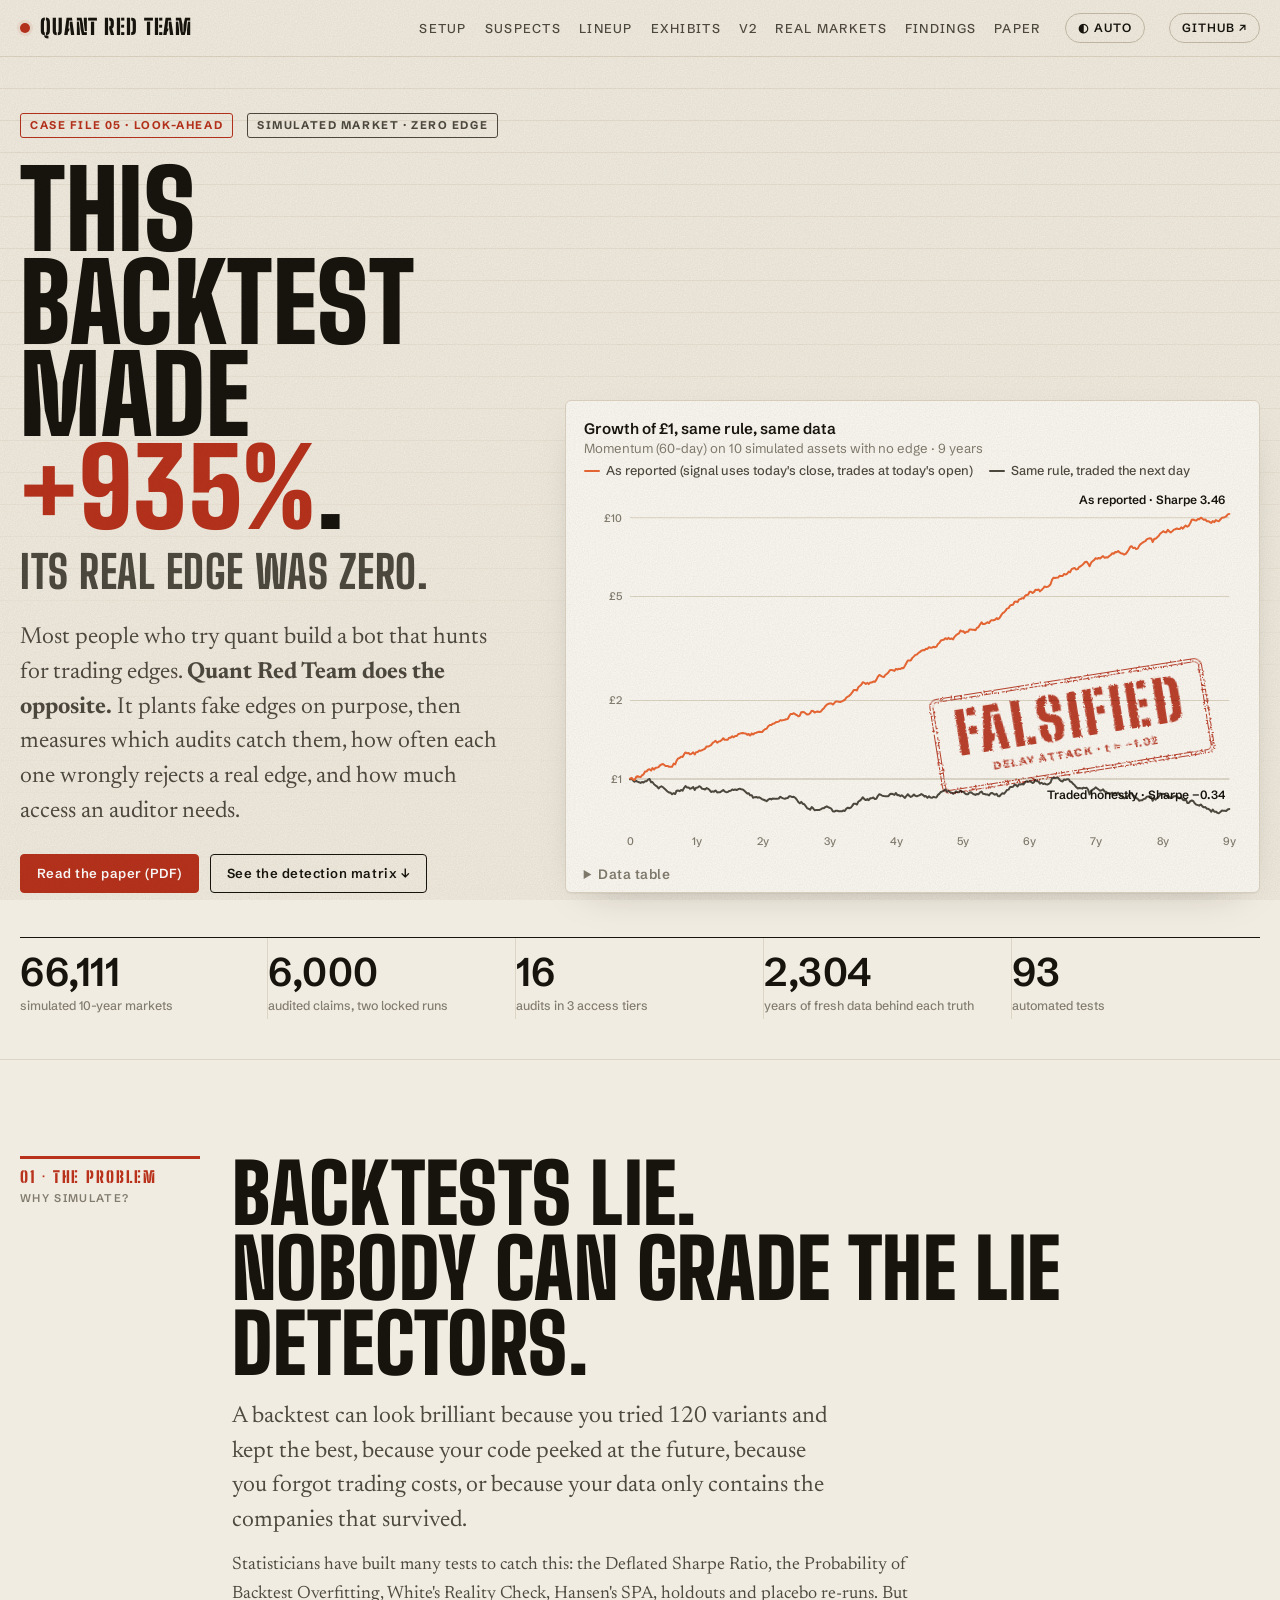
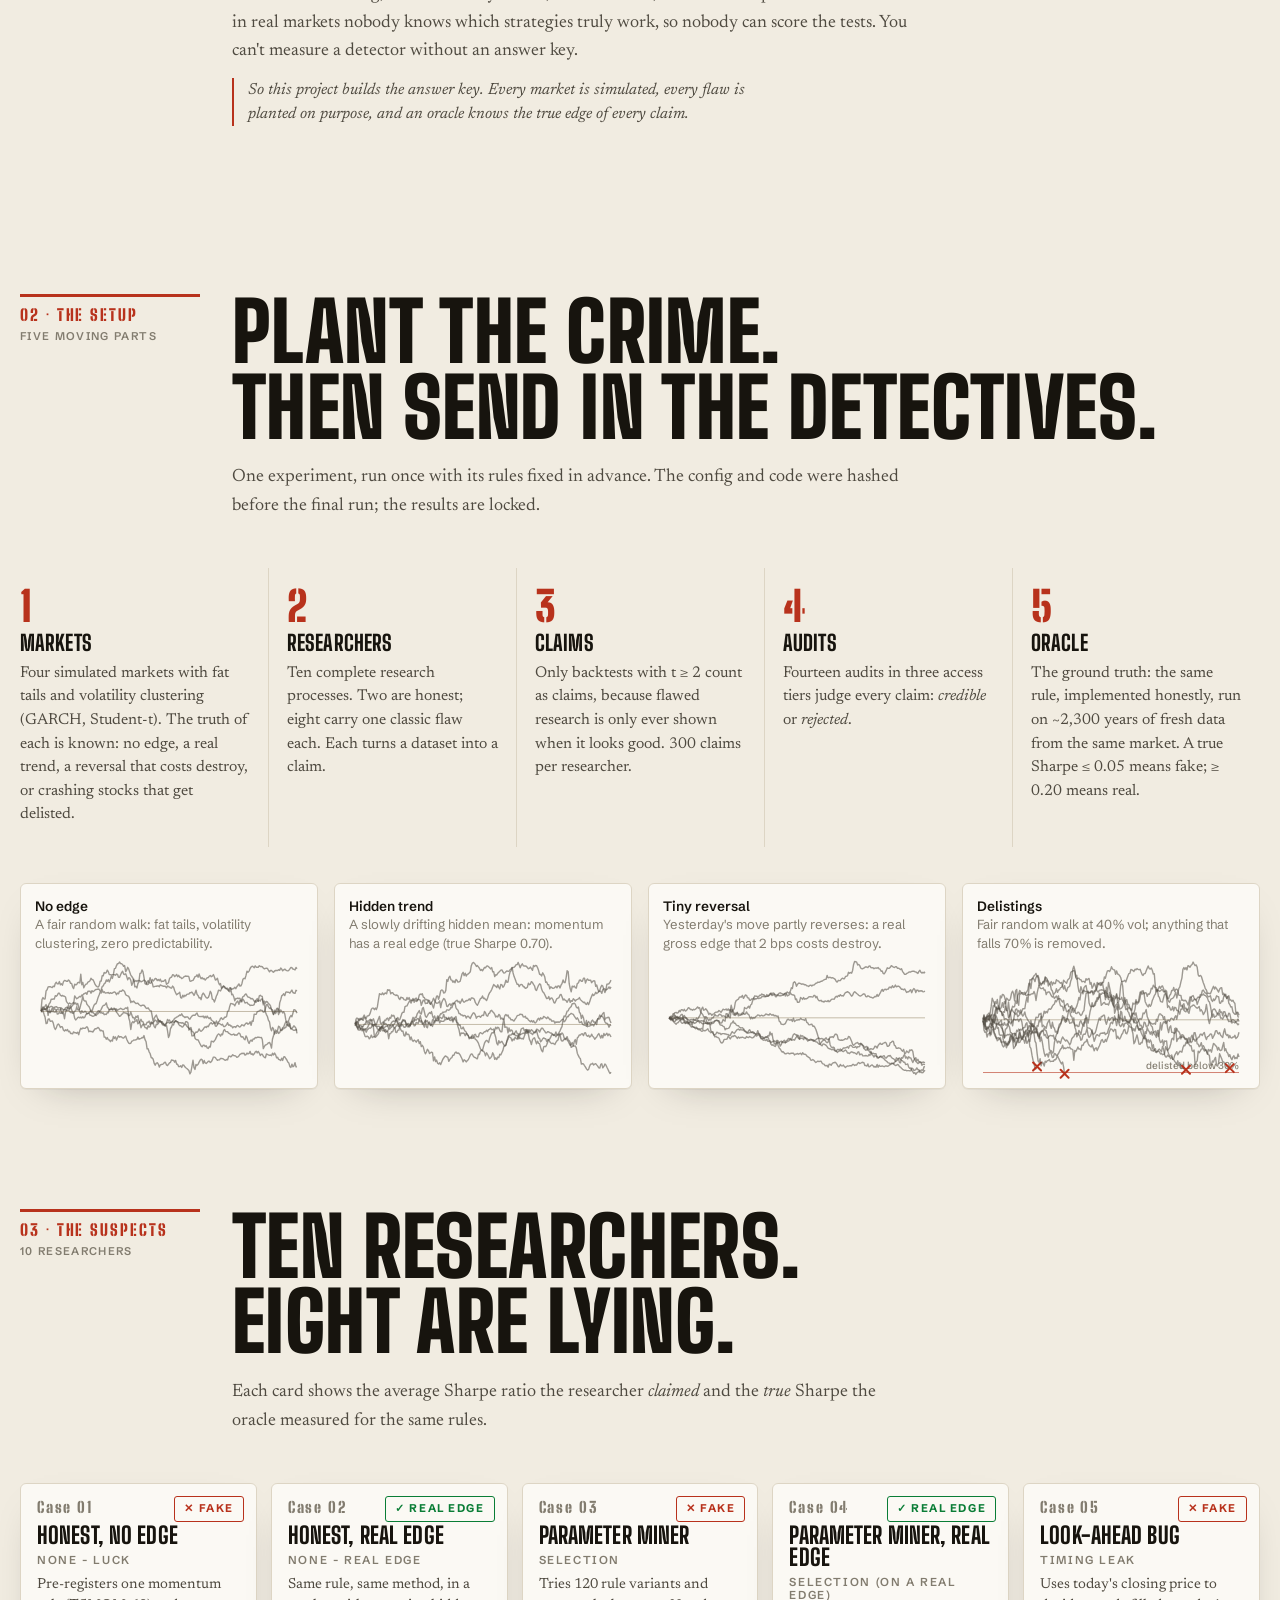
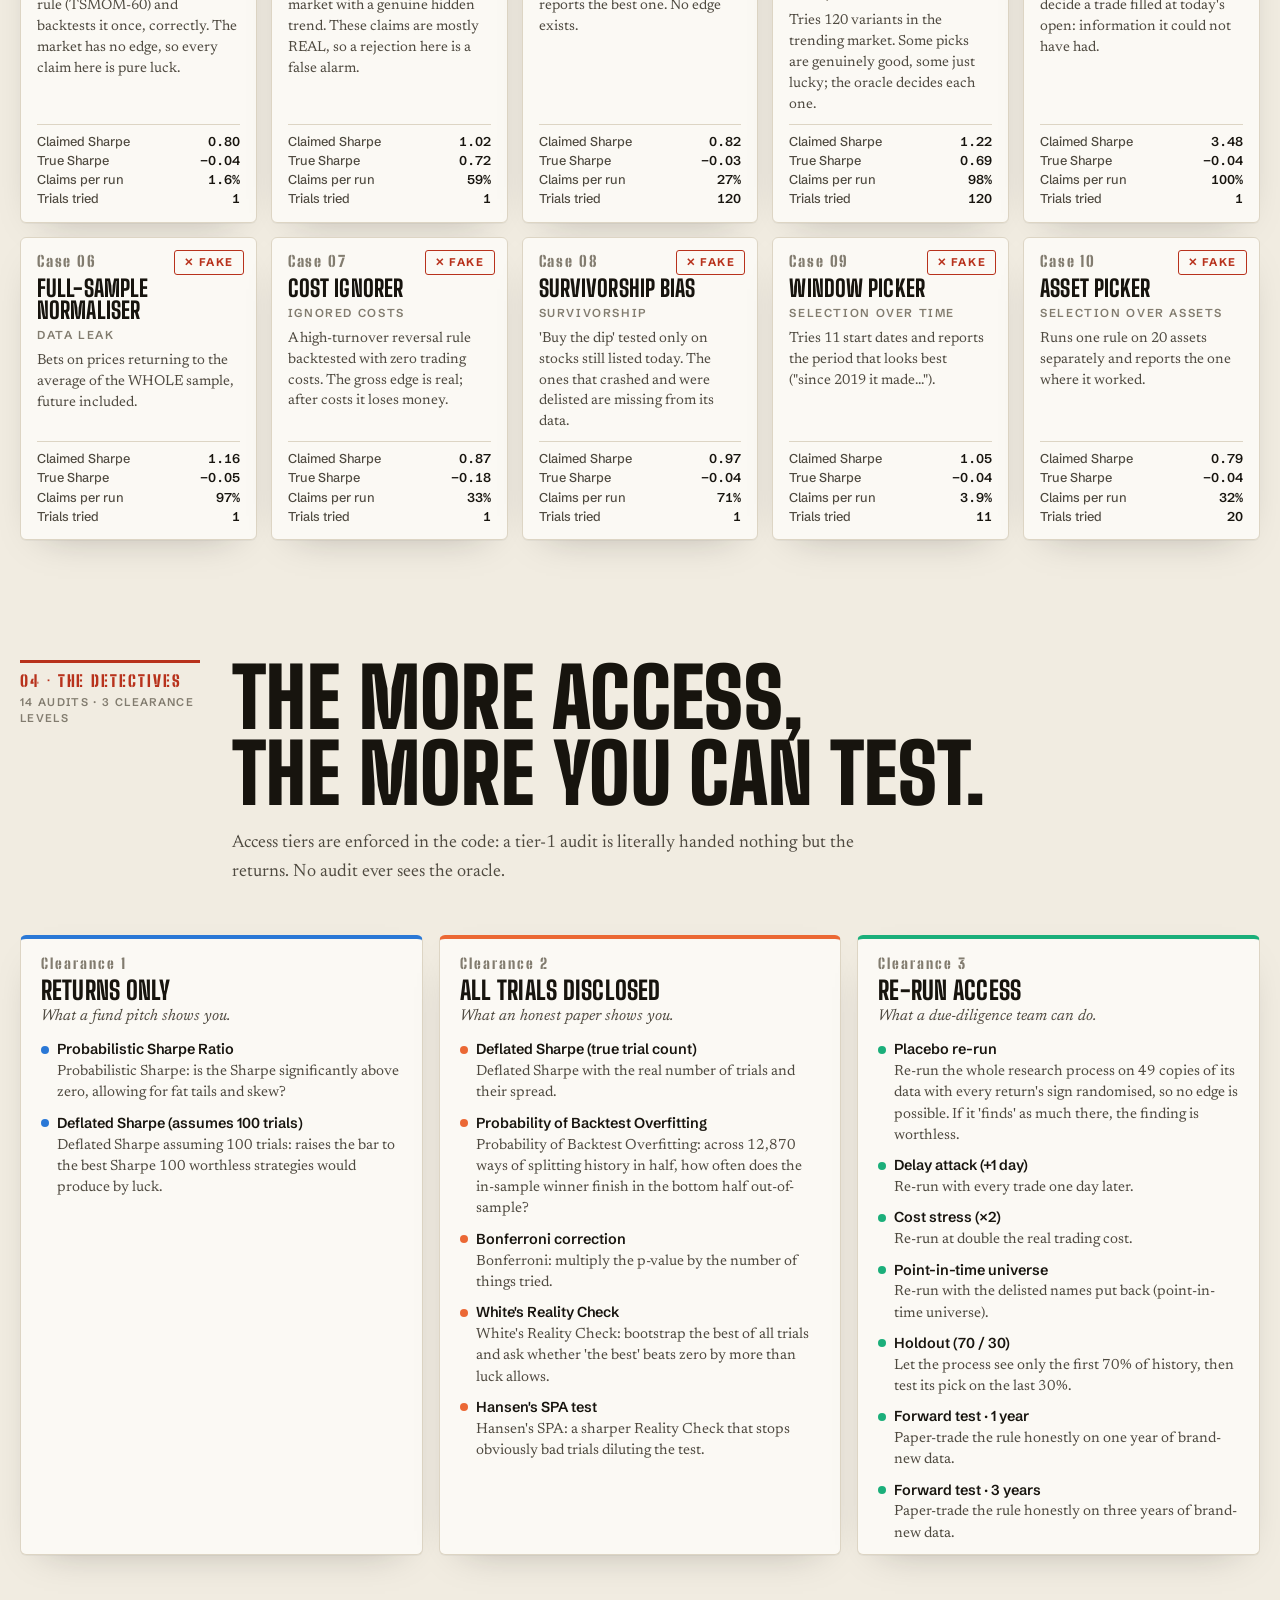
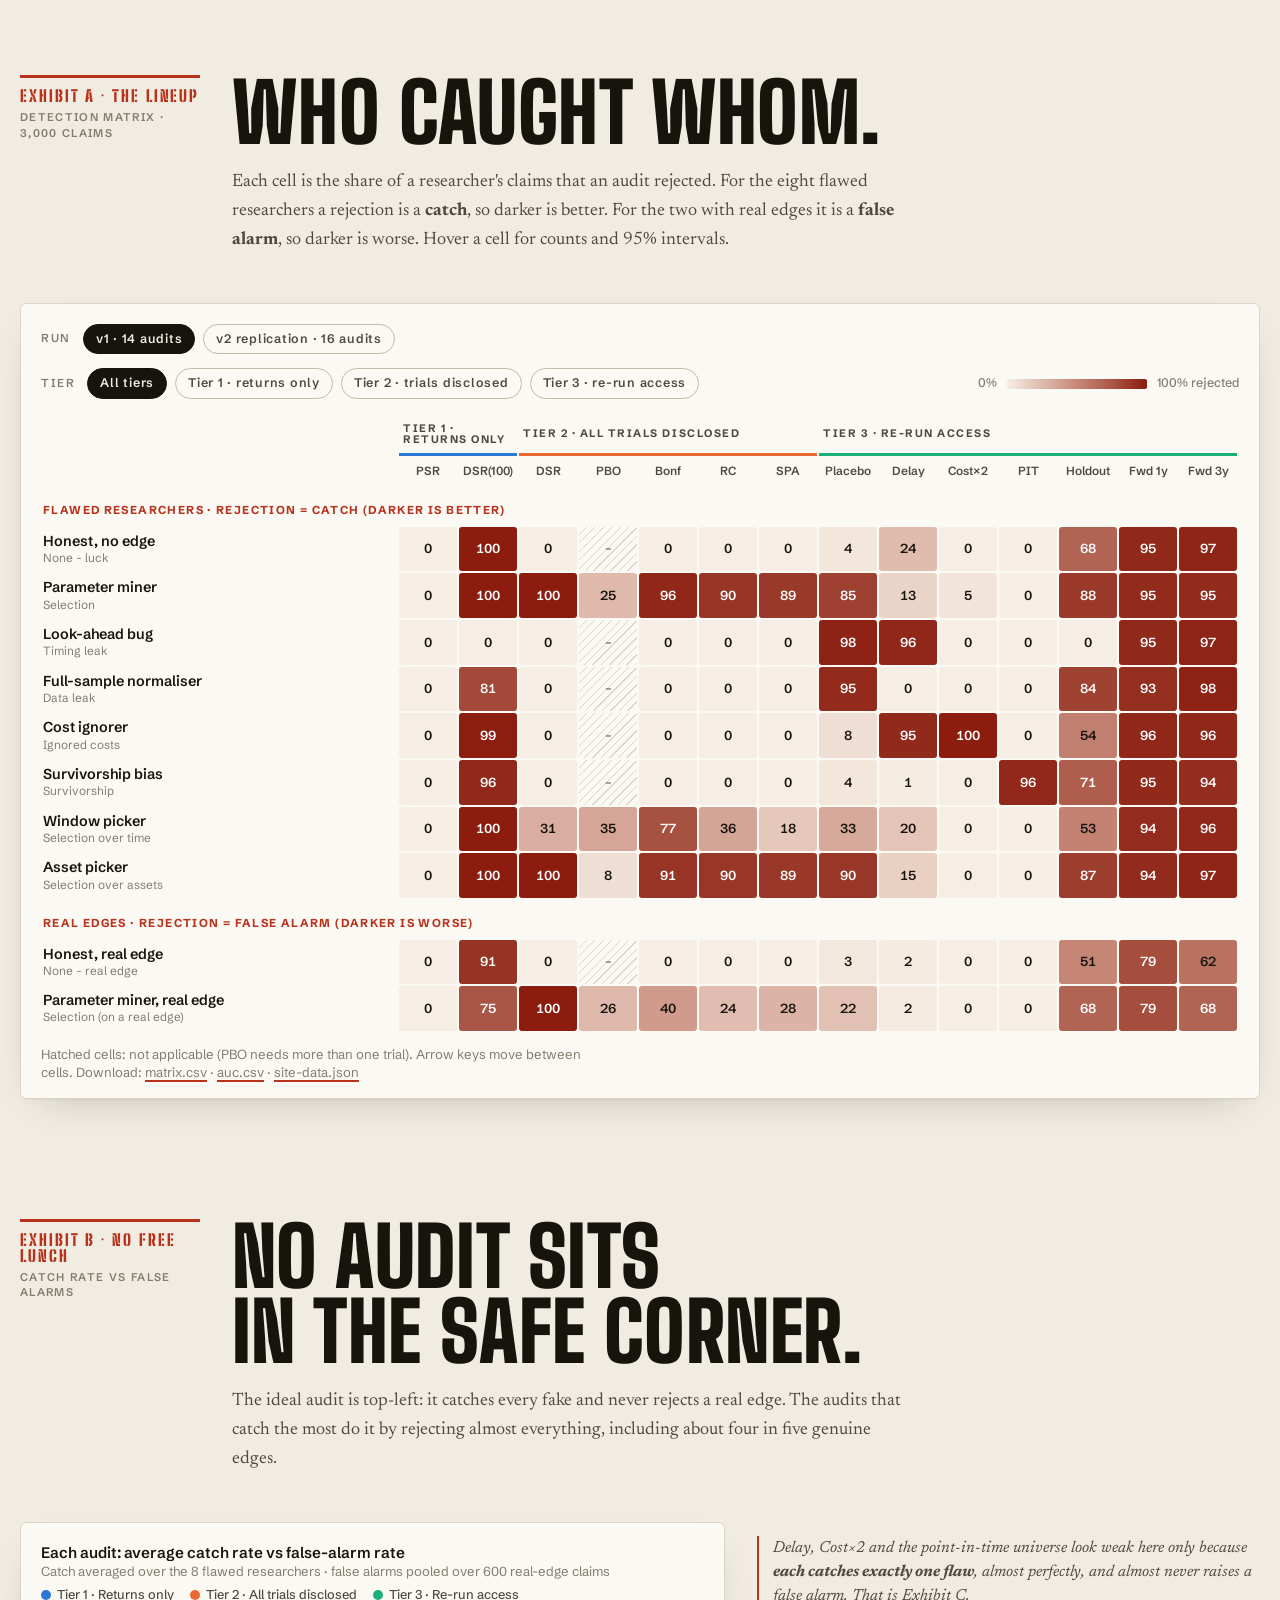
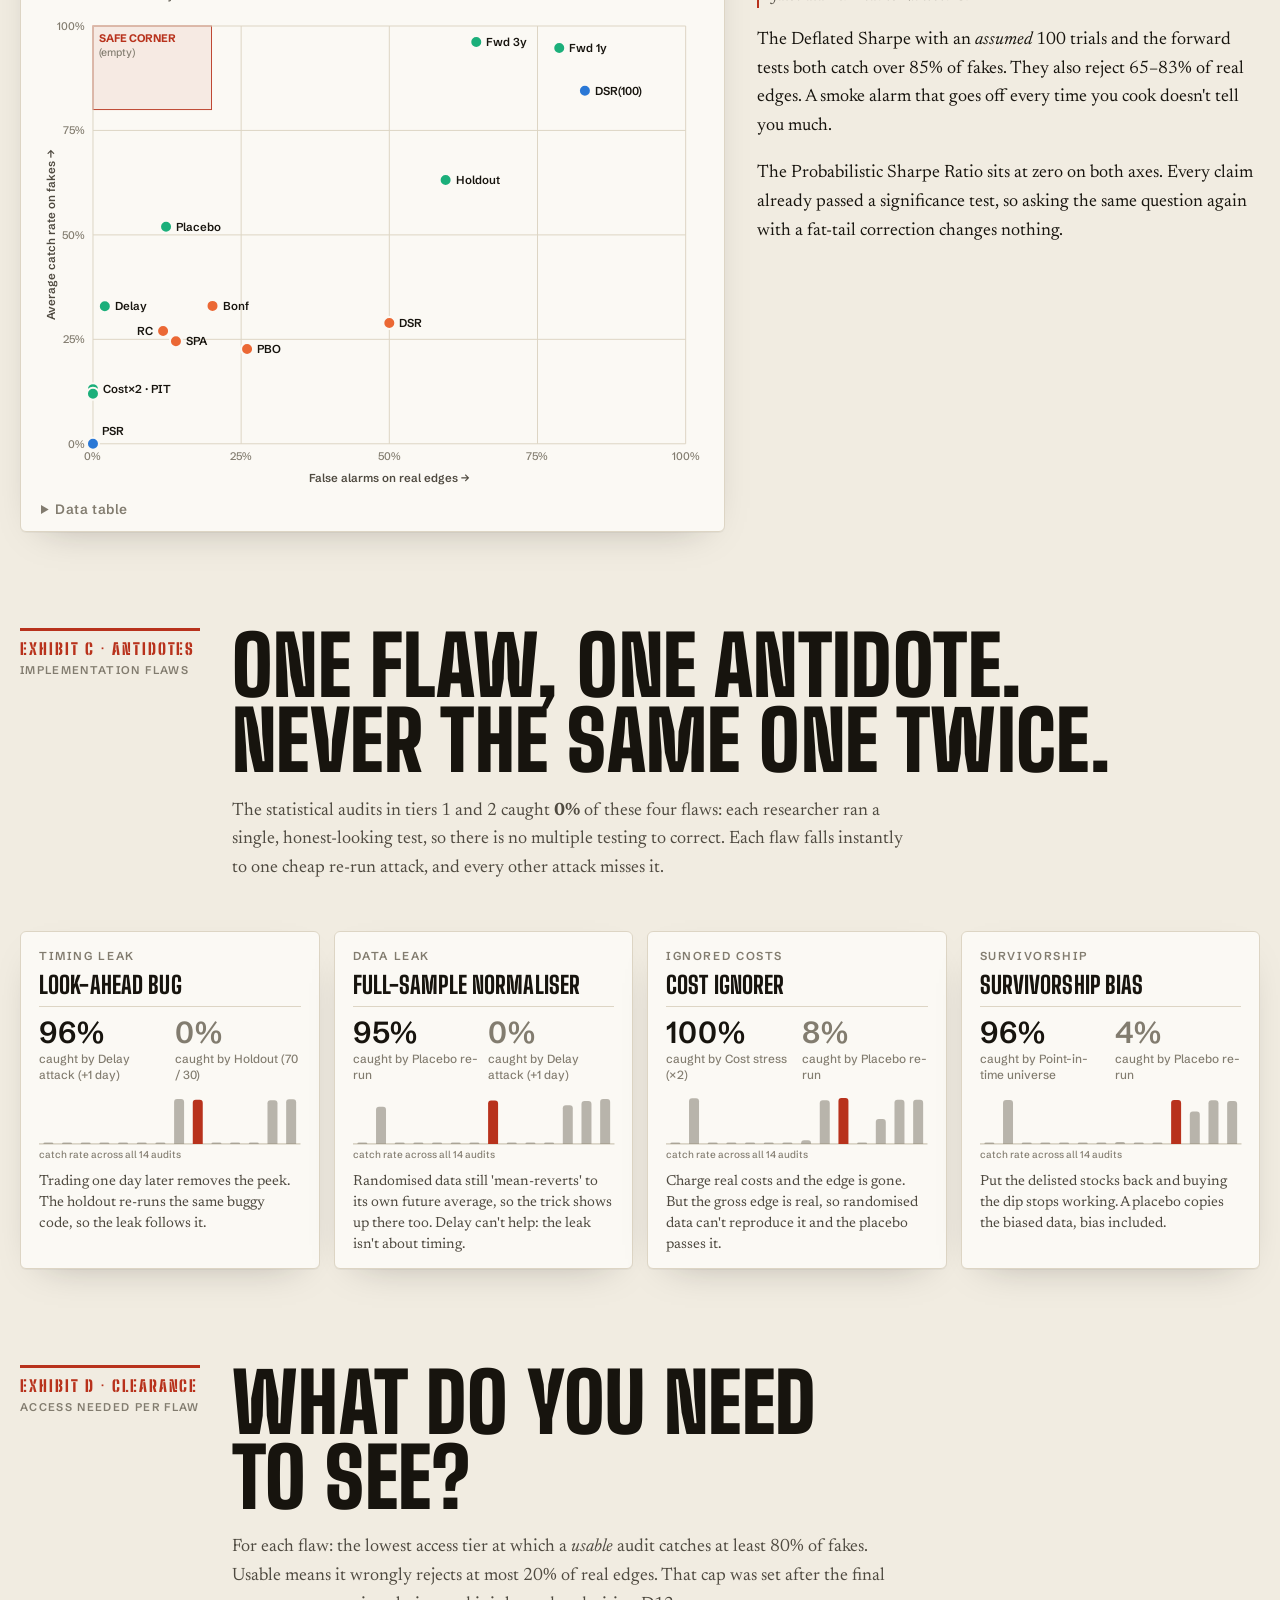
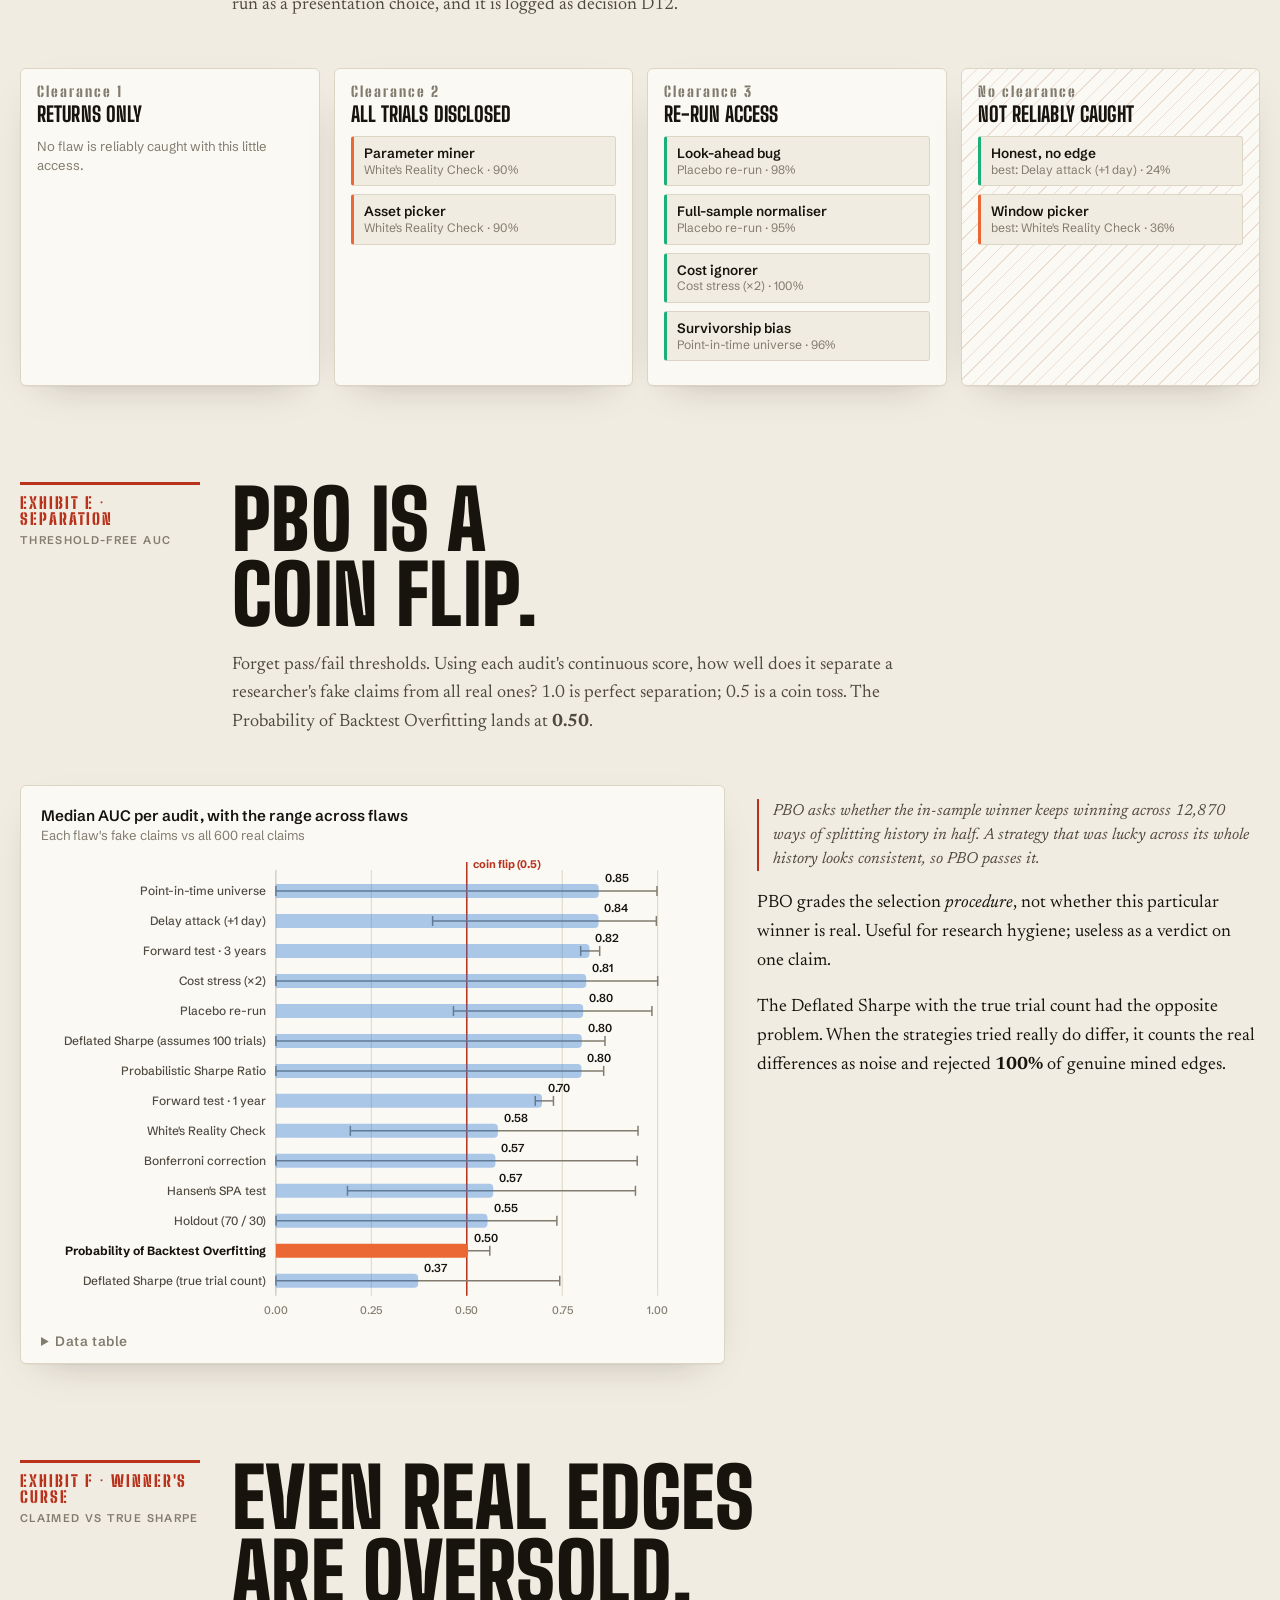
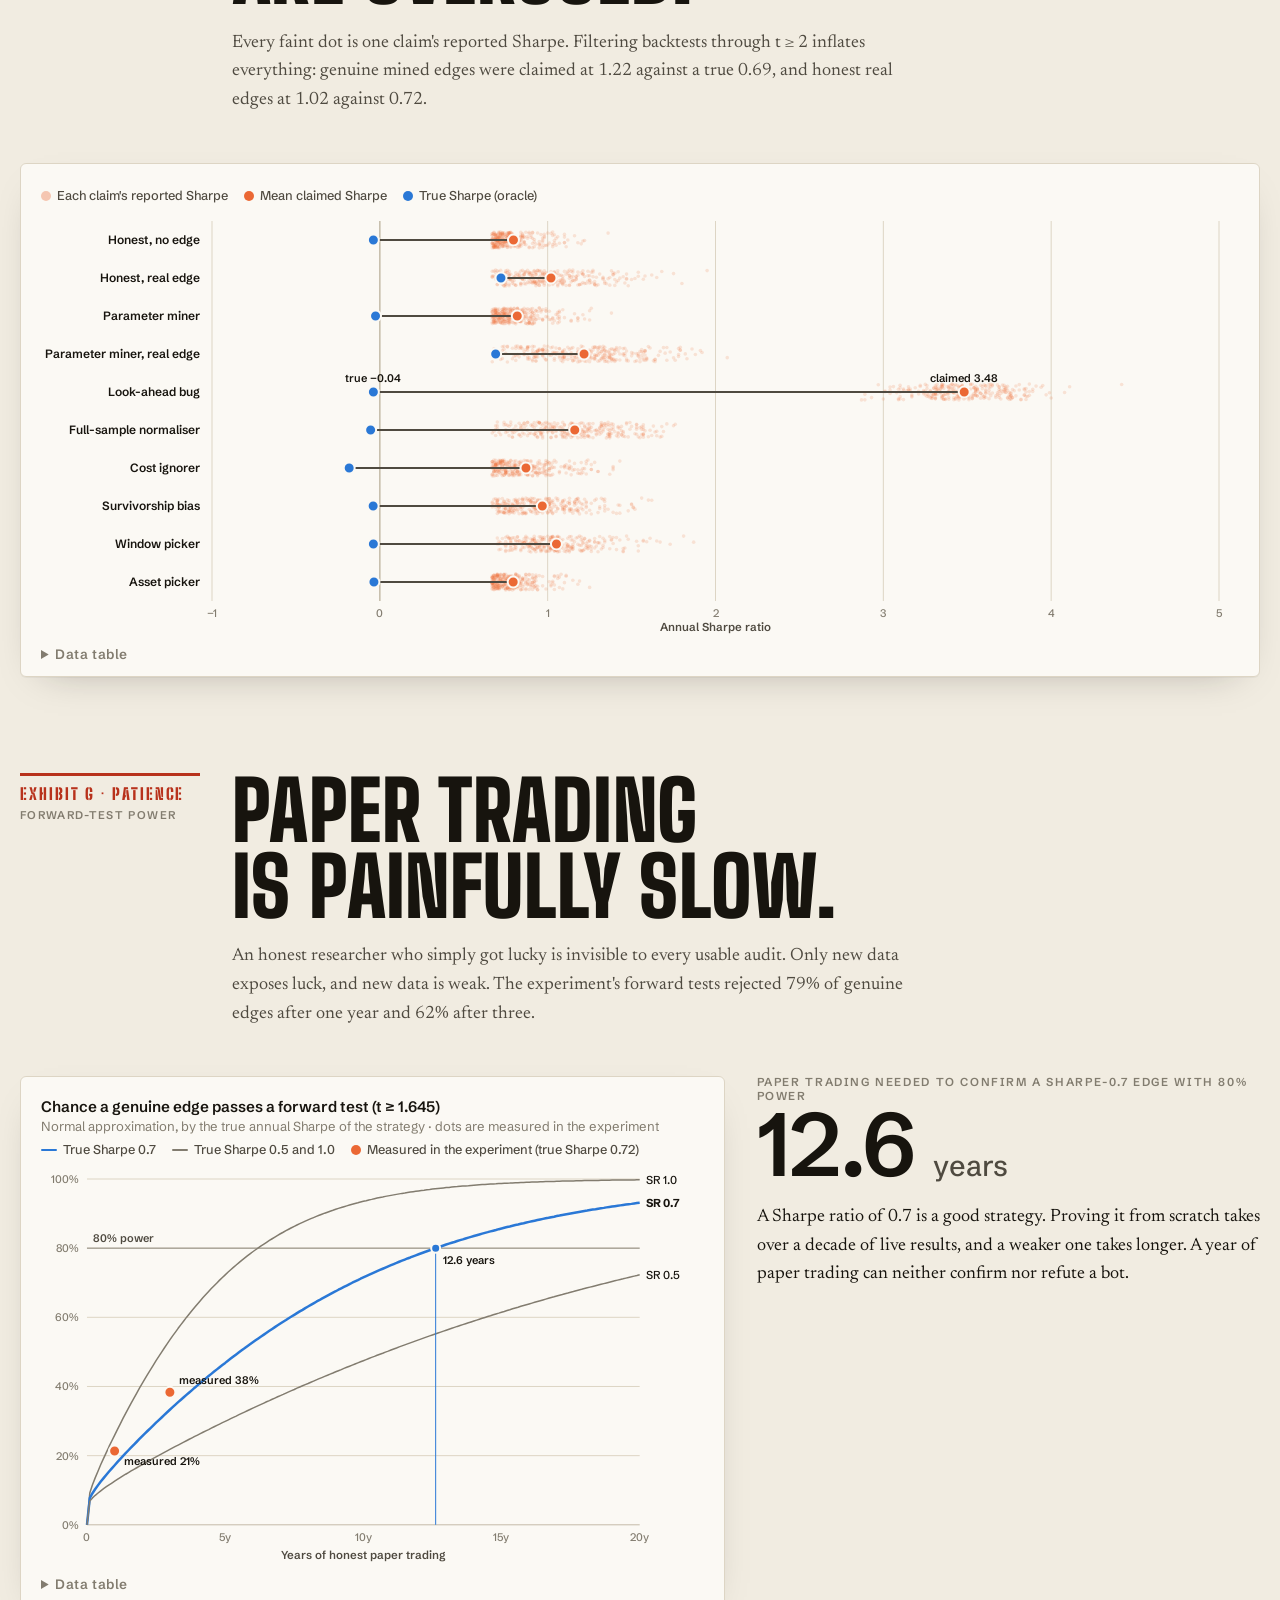
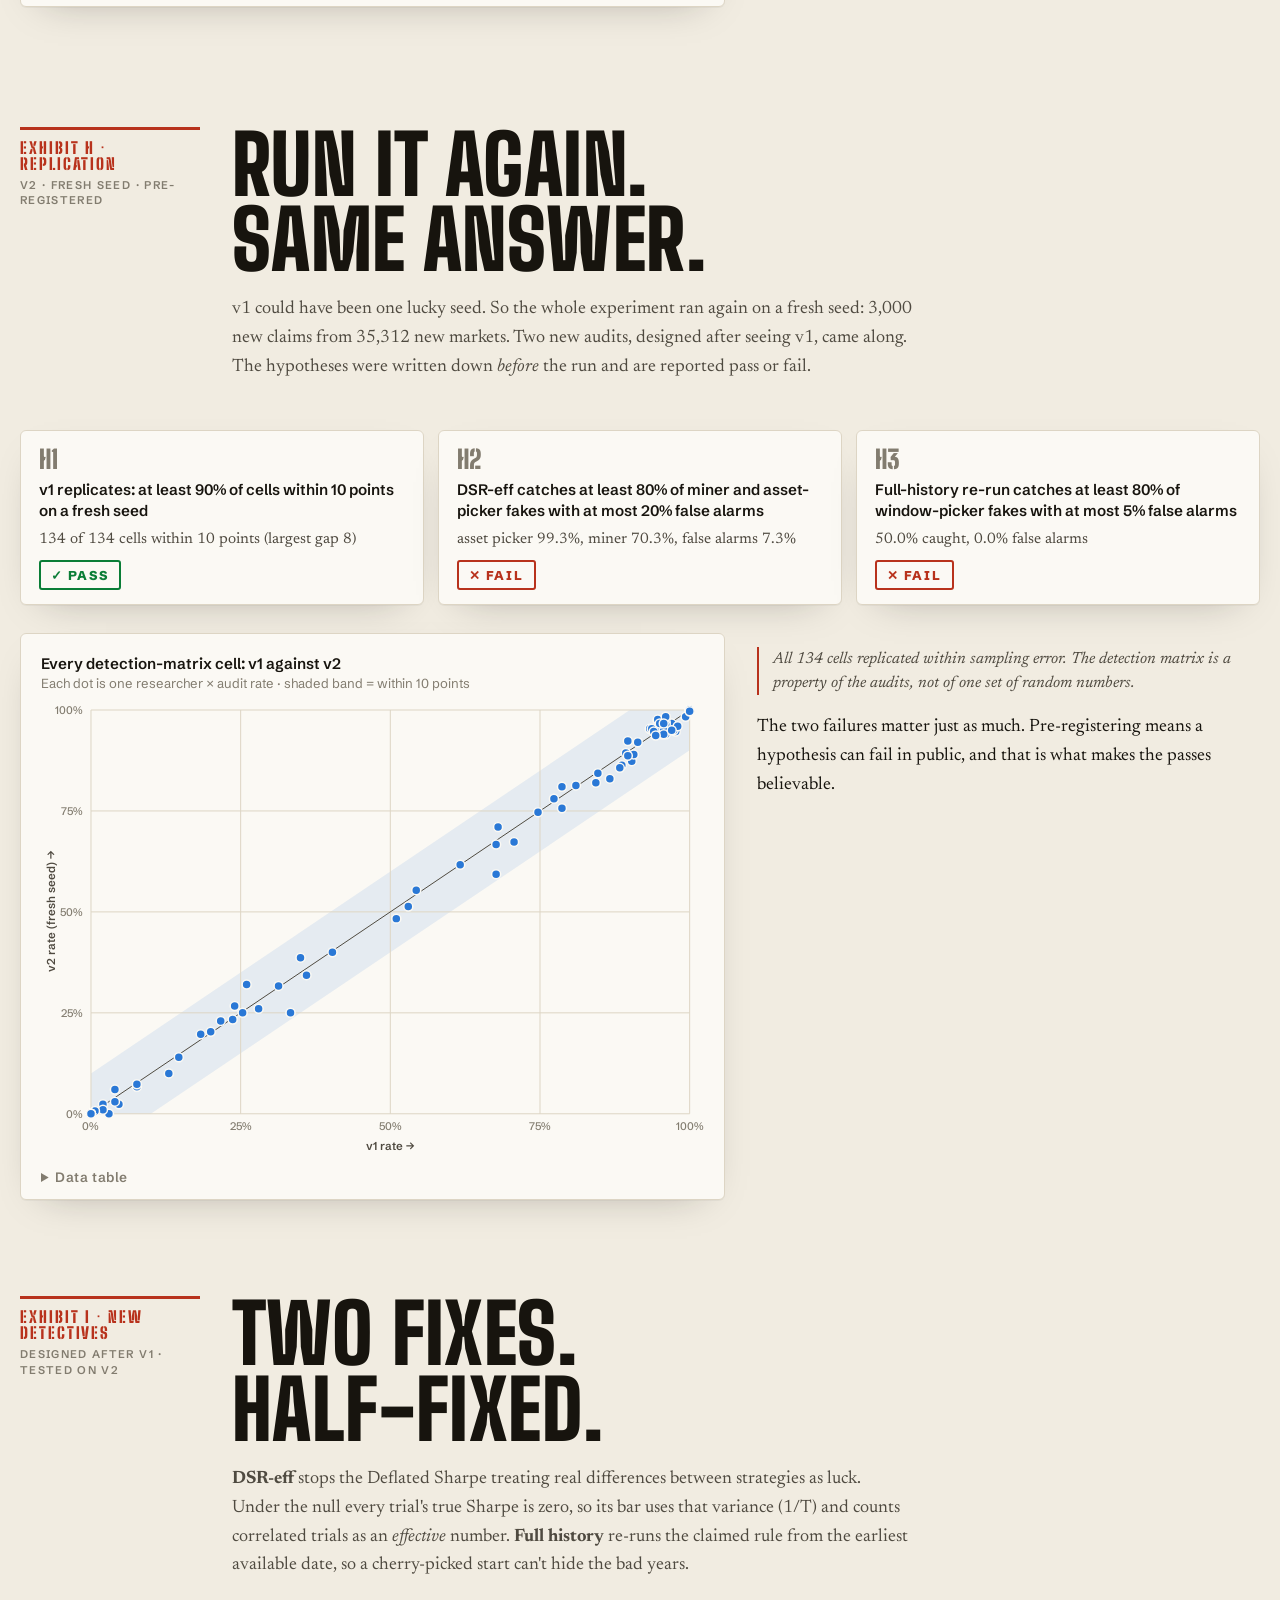
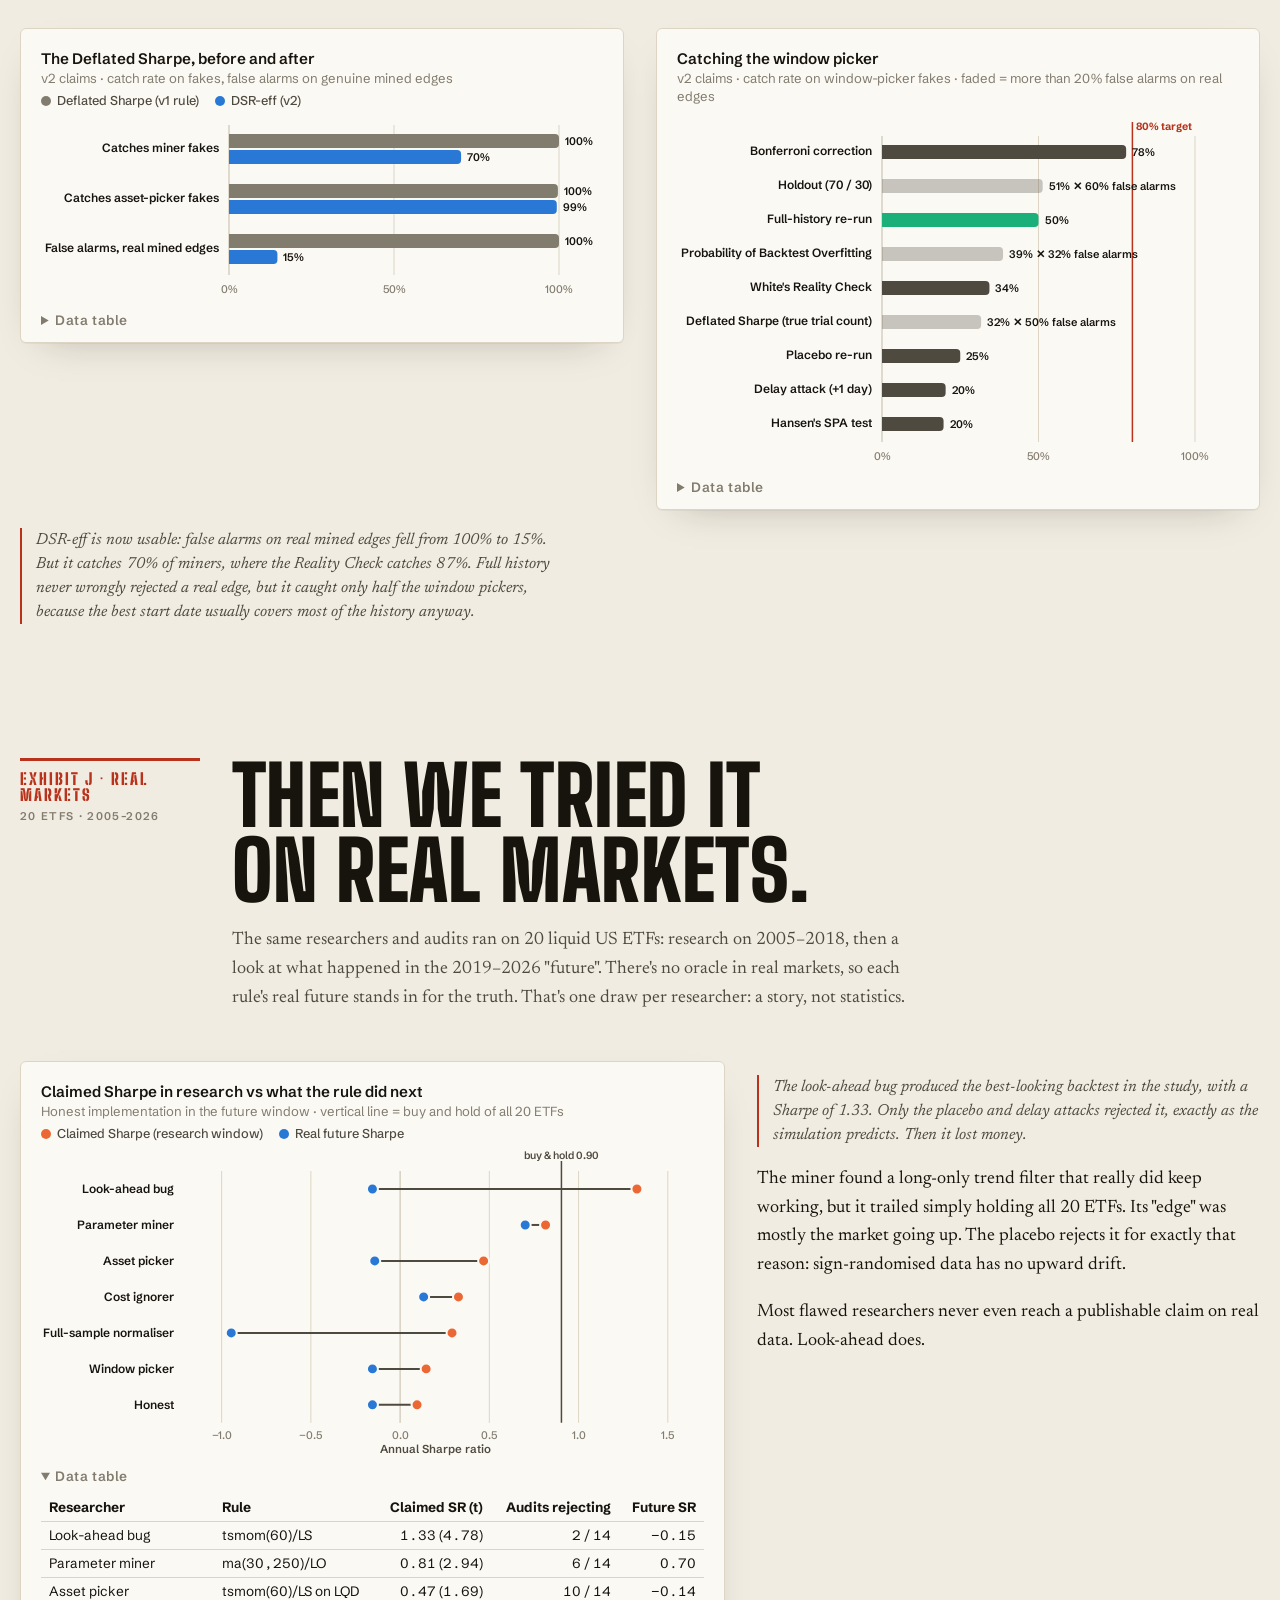
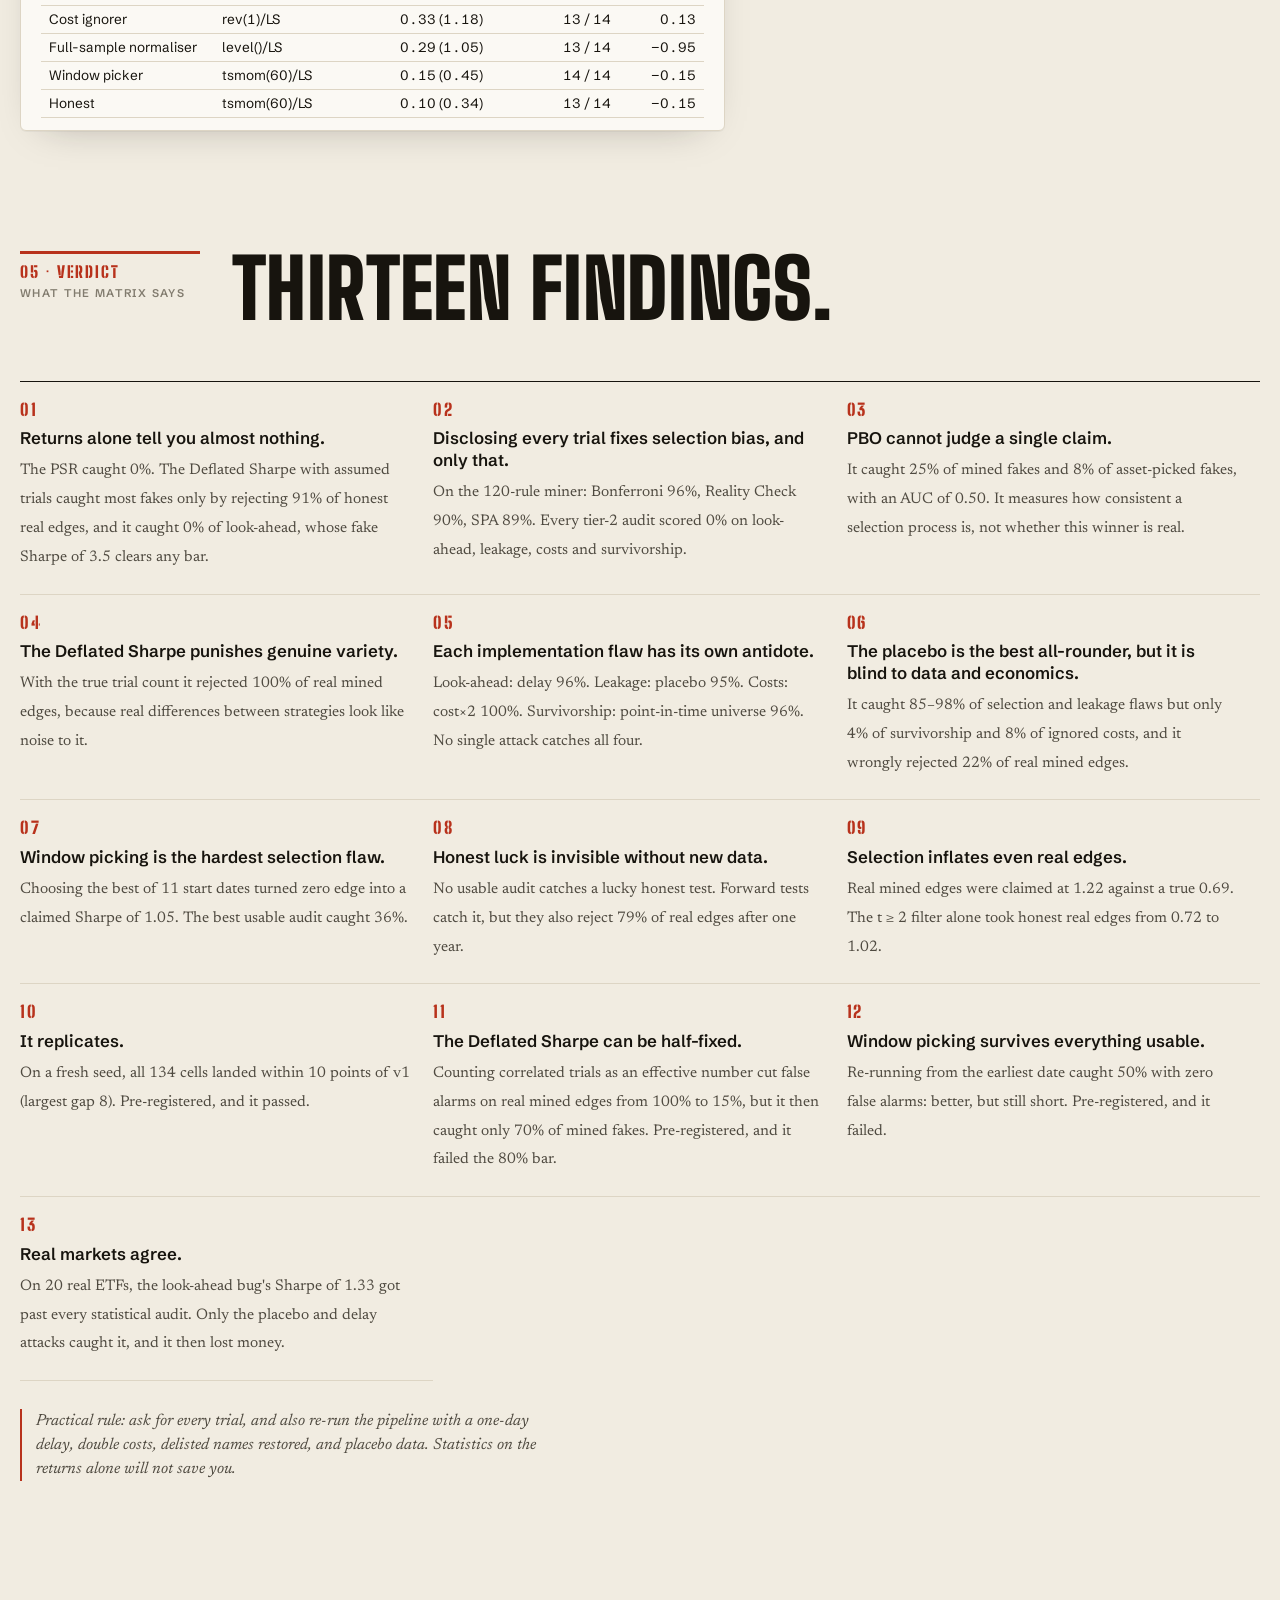
==== commit 7c37af07: "v2: pre-registered replication, two new audits, real-market case study, paper - v2 final run (fresh " ====
--- a/site/index.html
+++ b/site/index.html
@@ -28,7 +28,7 @@
   <div class="wrap">
     <a class="wordmark" href="#top"><span class="dot"></span>Quant Red Team</a>
     <nav class="nav" aria-label="Sections">
-      <a href="#setup">Setup</a><a href="#suspects">Suspects</a><a href="#lineup">Lineup</a><a href="#exhibits">Exhibits</a><a href="#findings">Findings</a><a href="#method">Method</a>
+      <a href="#setup">Setup</a><a href="#suspects">Suspects</a><a href="#lineup">Lineup</a><a href="#exhibits">Exhibits</a><a href="#v2">v2</a><a href="#real">Real markets</a><a href="#findings">Findings</a><a href="paper/quant-red-team.pdf">Paper</a>
     </nav>
     <button class="iconbtn" id="theme" type="button" aria-label="Switch colour theme">◐ <span>Auto</span></button>
     <a class="iconbtn" id="repo" href="https://github.com/trader213132/quant-red-team">GitHub ↗</a>
@@ -44,6 +44,7 @@
         <div class="casefile rise"><span class="tag red">Case file 05 · Look-ahead</span><span class="tag ink">Simulated market · zero edge</span></div>
         <h1 class="rise">This backtest made <span class="strike" data-bind="heroGain">+935%</span>.<span class="small">Its real edge was zero.</span></h1>
         <p class="lede rise">Most people who try quant build a bot that hunts for trading edges. <b>Quant Red Team does the opposite.</b> It plants fake edges on purpose, then measures which audits catch them, how often each one wrongly rejects a real edge, and how much access an auditor needs.</p>
+        <div class="cta rise"><a class="btn primary" href="paper/quant-red-team.pdf">Read the paper (PDF)</a><a class="btn" href="#lineup">See the detection matrix ↓</a></div>
       </div>
       <div class="hero-chart rise">
         <div class="chart-head">
@@ -132,11 +133,17 @@
       </div>
     </div>
     <div class="card pad reveal">
+      <div class="filters" role="group" aria-label="Choose run">
+        <span class="label">Run</span>
+        <button class="chip run" type="button" data-run="v1" aria-pressed="true">v1 · 14 audits</button>
+        <button class="chip run" type="button" data-run="v2" aria-pressed="false">v2 replication · 16 audits</button>
+      </div>
       <div class="filters" role="group" aria-label="Show audits by tier">
-        <button class="chip" type="button" data-tier="all" aria-pressed="true">All tiers</button>
-        <button class="chip" type="button" data-tier="1" aria-pressed="false">Tier 1 · returns only</button>
-        <button class="chip" type="button" data-tier="2" aria-pressed="false">Tier 2 · trials disclosed</button>
-        <button class="chip" type="button" data-tier="3" aria-pressed="false">Tier 3 · re-run access</button>
+        <span class="label">Tier</span>
+        <button class="chip tierchip" type="button" data-tier="all" aria-pressed="true">All tiers</button>
+        <button class="chip tierchip" type="button" data-tier="1" aria-pressed="false">Tier 1 · returns only</button>
+        <button class="chip tierchip" type="button" data-tier="2" aria-pressed="false">Tier 2 · trials disclosed</button>
+        <button class="chip tierchip" type="button" data-tier="3" aria-pressed="false">Tier 3 · re-run access</button>
         <div class="scale" aria-hidden="true">0%<span class="bar" id="scale-bar"></span>100% rejected</div>
       </div>
       <div class="matrix-scroll"><div id="matrix"></div></div>
@@ -243,12 +250,86 @@
   </div>
 </section>
 
+
+<!-- ============================== V2 ============================== -->
+<section class="block" id="v2">
+  <div class="wrap">
+    <div class="sec-head reveal">
+      <div class="exhibit">Exhibit H · Replication<small>v2 · fresh seed · pre-registered</small></div>
+      <div>
+        <h2>Run it again.<br>Same answer.</h2>
+        <p>v1 could have been one lucky seed. So the whole experiment ran again on a fresh seed: <span data-bind="v2claims">3,000</span> new claims from <span data-bind="v2markets">35,312</span> new markets. Two new audits, designed after seeing v1, came along. The hypotheses were written down <i>before</i> the run and are reported pass or fail.</p>
+      </div>
+    </div>
+    <div class="scorecard reveal" id="scorecard"></div>
+    <div class="two reveal" style="margin-top:28px">
+      <div class="card pad">
+        <div class="chart-head"><div><div class="chart-title">Every detection-matrix cell: v1 against v2</div><div class="chart-sub">Each dot is one researcher × audit rate · shaded band = within 10 points</div></div></div>
+        <div class="chart" id="replication"></div>
+        <details class="data"><summary>Data table</summary><div id="replication-table"></div></details>
+      </div>
+      <div>
+        <p class="note">All 134 cells replicated within sampling error. The detection matrix is a property of the audits, not of one set of random numbers.</p>
+        <p>The two failures matter just as much. Pre-registering means a hypothesis can fail in public, and that is what makes the passes believable.</p>
+      </div>
+    </div>
+
+    <div class="sec-head reveal" style="margin-top:96px">
+      <div class="exhibit">Exhibit I · New detectives<small>Designed after v1 · tested on v2</small></div>
+      <div>
+        <h2>Two fixes.<br>Half-fixed.</h2>
+        <p><b>DSR-eff</b> stops the Deflated Sharpe treating real differences between strategies as luck. Under the null every trial's true Sharpe is zero, so its bar uses that variance (1/T) and counts correlated trials as an <i>effective</i> number. <b>Full history</b> re-runs the claimed rule from the earliest available date, so a cherry-picked start can't hide the bad years.</p>
+      </div>
+    </div>
+    <div class="two even reveal">
+      <div class="card pad">
+        <div class="chart-head"><div><div class="chart-title">The Deflated Sharpe, before and after</div><div class="chart-sub">v2 claims · catch rate on fakes, false alarms on genuine mined edges</div></div></div>
+        <div class="legend" id="fix-legend"></div>
+        <div class="chart" id="fix-dsr"></div>
+        <details class="data"><summary>Data table</summary><div id="fix-dsr-table"></div></details>
+      </div>
+      <div class="card pad">
+        <div class="chart-head"><div><div class="chart-title">Catching the window picker</div><div class="chart-sub">v2 claims · catch rate on window-picker fakes · faded = more than 20% false alarms on real edges</div></div></div>
+        <div class="chart" id="fix-window"></div>
+        <details class="data"><summary>Data table</summary><div id="fix-window-table"></div></details>
+      </div>
+    </div>
+    <p class="note reveal" style="margin-top:18px">DSR-eff is now <i>usable</i>: false alarms on real mined edges fell from 100% to 15%. But it catches 70% of miners, where the Reality Check catches 87%. Full history never wrongly rejected a real edge, but it caught only half the window pickers, because the best start date usually covers most of the history anyway.</p>
+  </div>
+</section>
+
+<!-- ============================== REAL MARKETS ============================== -->
+<section class="block" id="real">
+  <div class="wrap">
+    <div class="sec-head reveal">
+      <div class="exhibit">Exhibit J · Real markets<small>20 ETFs · 2005–2026</small></div>
+      <div>
+        <h2>Then we tried it<br>on real markets.</h2>
+        <p>The same researchers and audits ran on 20 liquid US ETFs: research on <span data-bind="realResearch">2005–2018</span>, then a look at what happened in the <span data-bind="realFuture">2019–2026</span> "future". There's no oracle in real markets, so each rule's real future stands in for the truth. That's one draw per researcher: a story, not statistics.</p>
+      </div>
+    </div>
+    <div class="two reveal">
+      <div class="card pad">
+        <div class="chart-head"><div><div class="chart-title">Claimed Sharpe in research vs what the rule did next</div><div class="chart-sub">Honest implementation in the future window · vertical line = buy and hold of all 20 ETFs</div></div></div>
+        <div class="legend" id="real-legend"></div>
+        <div class="chart" id="real-chart"></div>
+        <details class="data" open><summary>Data table</summary><div id="real-table"></div></details>
+      </div>
+      <div>
+        <p class="note">The look-ahead bug produced the best-looking backtest in the study, with a Sharpe of <span data-bind="realLookClaim">1.33</span>. Only the placebo and delay attacks rejected it, exactly as the simulation predicts. Then it lost money.</p>
+        <p>The miner found a long-only trend filter that really did keep working, but it trailed simply holding all 20 ETFs. Its "edge" was mostly the market going up. The placebo rejects it for exactly that reason: sign-randomised data has no upward drift.</p>
+        <p>Most flawed researchers never even reach a publishable claim on real data. Look-ahead does.</p>
+      </div>
+    </div>
+  </div>
+</section>
+
 <!-- ============================== FINDINGS ============================== -->
 <section class="block" id="findings">
   <div class="wrap">
     <div class="sec-head reveal">
       <div class="exhibit">05 · Verdict<small>What the matrix says</small></div>
-      <div><h2>Nine findings.</h2></div>
+      <div><h2>Thirteen findings.</h2></div>
     </div>
     <ol class="findings reveal">
       <li><b>Returns alone tell you almost nothing.</b><span>The PSR caught 0%. The Deflated Sharpe with assumed trials caught most fakes only by rejecting 91% of honest real edges, and it caught 0% of look-ahead, whose fake Sharpe of 3.5 clears any bar.</span></li>
@@ -260,6 +341,10 @@
       <li><b>Window picking is the hardest selection flaw.</b><span>Choosing the best of 11 start dates turned zero edge into a claimed Sharpe of 1.05. The best usable audit caught 36%.</span></li>
       <li><b>Honest luck is invisible without new data.</b><span>No usable audit catches a lucky honest test. Forward tests catch it, but they also reject 79% of real edges after one year.</span></li>
       <li><b>Selection inflates even real edges.</b><span>Real mined edges were claimed at 1.22 against a true 0.69. The t ≥ 2 filter alone took honest real edges from 0.72 to 1.02.</span></li>
+      <li><b>It replicates.</b><span>On a fresh seed, all 134 cells landed within 10 points of v1 (largest gap 8). Pre-registered, and it passed.</span></li>
+      <li><b>The Deflated Sharpe can be half-fixed.</b><span>Counting correlated trials as an effective number cut false alarms on real mined edges from 100% to 15%, but it then caught only 70% of mined fakes. Pre-registered, and it failed the 80% bar.</span></li>
+      <li><b>Window picking survives everything usable.</b><span>Re-running from the earliest date caught 50% with zero false alarms: better, but still short. Pre-registered, and it failed.</span></li>
+      <li><b>Real markets agree.</b><span>On 20 real ETFs, the look-ahead bug's Sharpe of 1.33 got past every statistical audit. Only the placebo and delay attacks caught it, and it then lost money.</span></li>
     </ol>
     <p class="note" style="margin-top:28px">Practical rule: ask for every trial, and also re-run the pipeline with a one-day delay, double costs, delisted names restored, and placebo data. Statistics on the returns alone will not save you.</p>
   </div>
@@ -282,6 +367,7 @@
           <li>Final config hash <span class="hash" data-bind="configHash">b39faa28…</span></li>
           <li>Code hash at run time <span class="hash" data-bind="codeHash">a8897be1…</span></li>
           <li>Seed <span class="hash" data-bind="seed">314159265</span>, distinct from dev</li>
+          <li>v2: config <span class="hash" data-bind="v2config">d35a77ab…</span>, code <span class="hash" data-bind="v2code">be2b188f…</span>, seed <span class="hash" data-bind="v2seed">271828182</span></li>
           <li><span data-bind="tests">84</span> automated tests, including causality checks proving the honest engine never sees the future and the planted bugs really do</li>
           <li>Size checks: RC, SPA and the placebo reject ≤ 8% when there is truly no edge</li>
         </ul>
@@ -303,7 +389,7 @@
 python scripts/calibrate.py
 python -m qrt run --config configs/dev.toml
 python -m qrt report results/final</pre>
-        <p style="margin-top:10px">Read: <a data-repo="docs/RESULTS.md">RESULTS.md</a> · <a data-repo="docs/DECISIONS.md">DECISIONS.md</a> · <a data-repo="docs/superpowers/specs/2026-10-07-detection-matrix-design.md">design spec</a></p>
+        <p style="margin-top:10px">Read: <a href="paper/quant-red-team.pdf">the paper (PDF)</a> · <a data-repo="docs/RESULTS.md">RESULTS.md</a> · <a data-repo="docs/DECISIONS.md">DECISIONS.md</a> · <a data-repo="docs/superpowers/specs/2026-10-07-detection-matrix-design.md">design spec</a> · <a data-repo="docs/superpowers/specs/2026-10-07-v2-preregistration.md">v2 pre-registration</a></p>
       </div>
     </div>
   </div>
@@ -312,7 +398,7 @@
 
 <footer>
   <div class="wrap">
-    <div><b>Quant Red Team</b> · v1 detection matrix · final run <span data-bind="date">2026-10-07</span> · <span data-bind="minutes">8.9</span> minutes on <span data-bind="workers">16</span> cores</div>
+    <div><b>Quant Red Team</b> · <a href="paper/quant-red-team.pdf">paper (PDF)</a> · v1 final run <span data-bind="date">2026-10-07</span> · <span data-bind="minutes">8.9</span> minutes on <span data-bind="workers">16</span> cores</div>
     <div>Built with <b>Claude</b> (Anthropic) writing the code. Every decision and who made it is in <a data-repo="docs/DECISIONS.md">DECISIONS.md</a>.</div>
   </div>
 </footer>
--- a/site/assets/style.css
+++ b/site/assets/style.css
@@ -367,3 +367,21 @@
   .stamp > span { font-size: .6rem; letter-spacing: .1em; }
 }
 @media (forced-colors: active) { .stamp { forced-color-adjust: none; } }
+
+/* ---------- v2 additions ---------- */
+.cta { display: flex; gap: 10px; flex-wrap: wrap; margin-top: 24px; }
+.btn { font: 600 .82rem/1 var(--sans); letter-spacing: .04em; padding: 12px 16px; border-radius: 4px; border: 1.5px solid var(--ink); text-decoration: none; color: var(--ink); background: transparent; }
+.btn.primary { background: var(--stamp); border-color: var(--stamp); color: #fff; }
+.btn:hover { transform: translateY(-1px); color: var(--stamp); }
+.btn.primary:hover { color: #fff; filter: brightness(1.08); }
+.filters .label { margin-right: 4px; }
+.scorecard { display: grid; grid-template-columns: repeat(3, minmax(0, 1fr)); gap: 14px; }
+.hyp { padding: 16px 18px 14px; display: flex; flex-direction: column; gap: 8px; }
+.hyp .hid { font: 900 1.6rem/1 var(--stencil); color: var(--muted); }
+.hyp .claim { font: 600 .95rem/1.35 var(--sans); }
+.hyp .res { font-size: .95rem; line-height: 1.45; color: var(--ink-2); margin: 0; }
+.verdict-tag { align-self: flex-start; font: 800 .8rem/1 var(--sans); letter-spacing: .14em; text-transform: uppercase; padding: 7px 10px; border: 2px solid currentColor; border-radius: 3px; }
+.verdict-tag.pass { color: var(--good); }
+.verdict-tag.fail { color: var(--stamp); }
+.two.even { grid-template-columns: minmax(0, 1fr) minmax(0, 1fr); }
+@media (max-width: 900px) { .scorecard { grid-template-columns: 1fr; } .two.even { grid-template-columns: 1fr; } }
